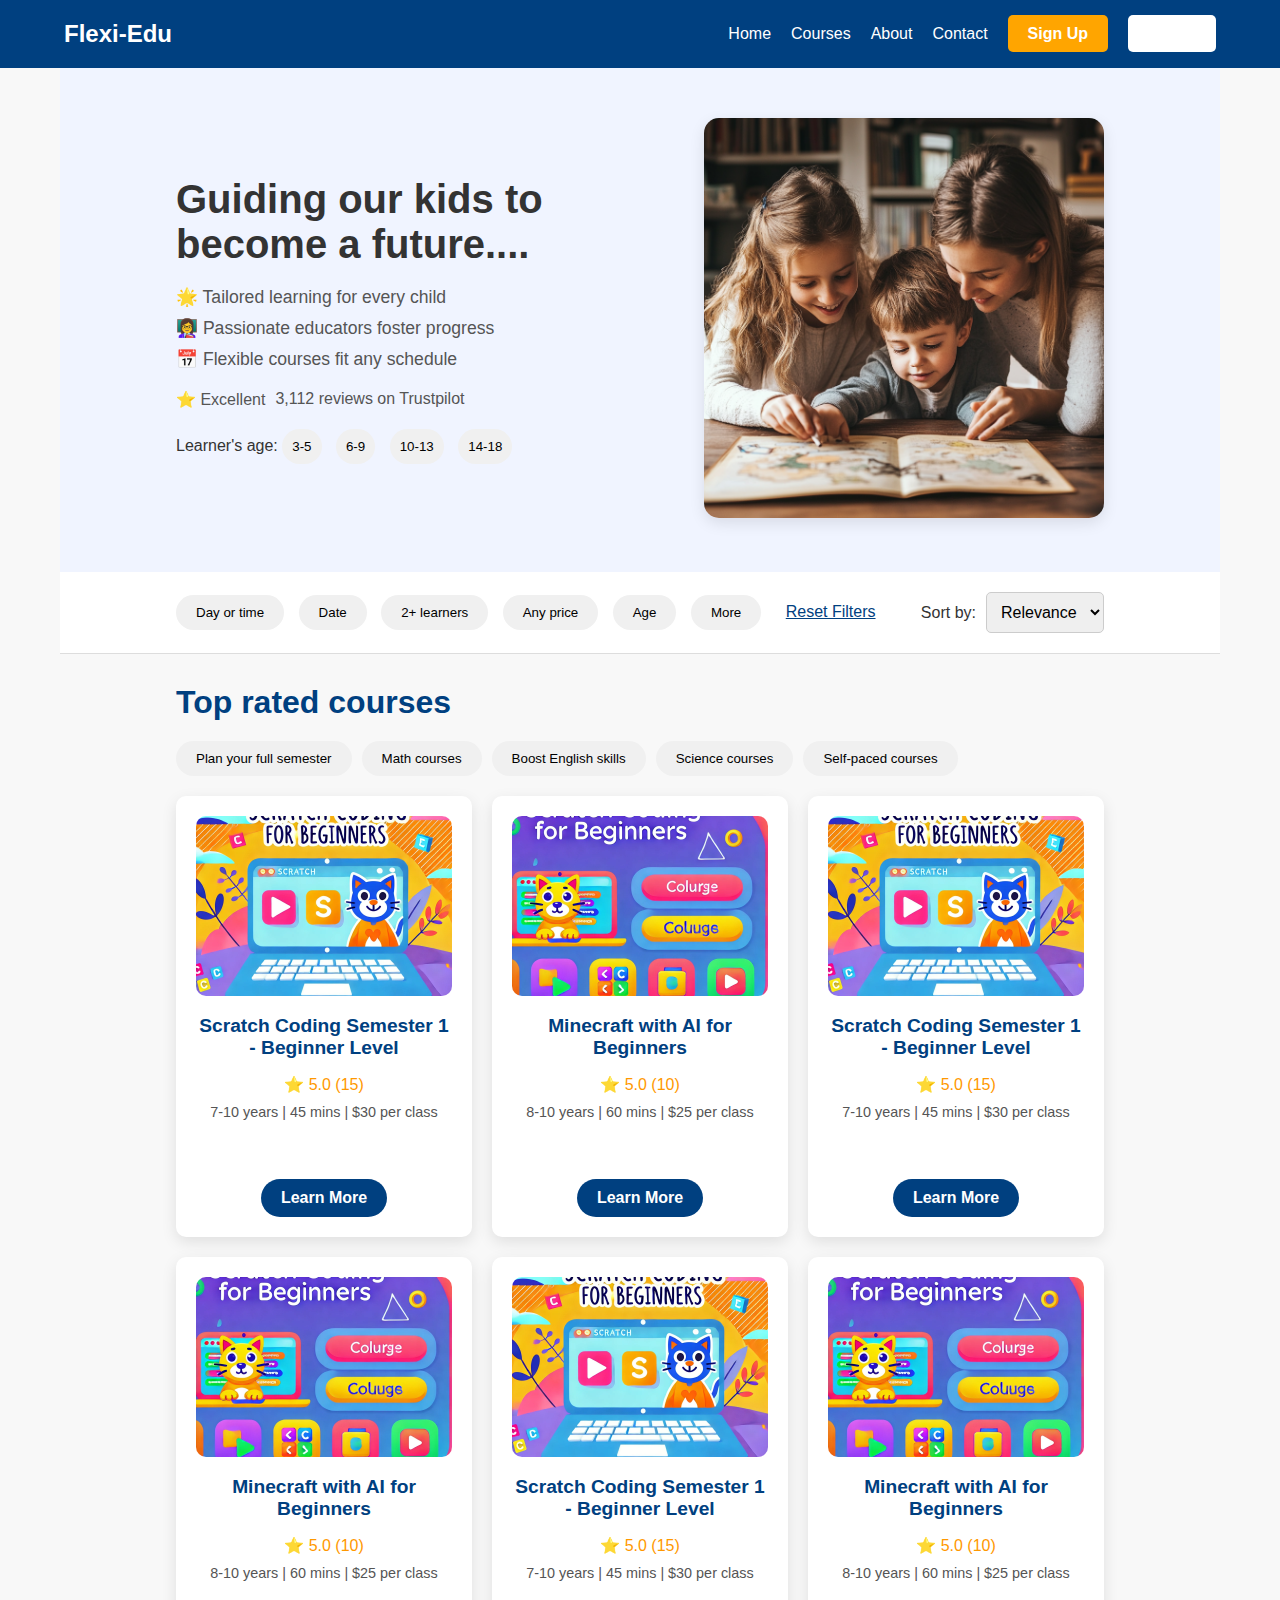
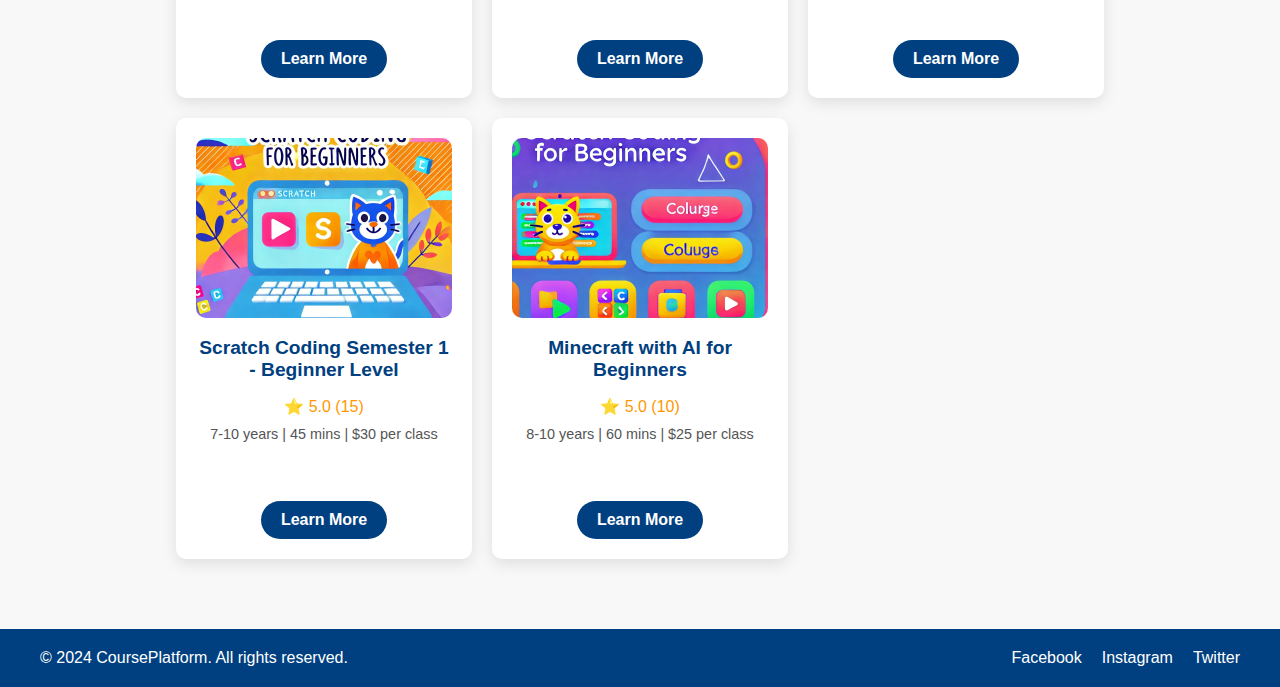
==== index.html @ b7289509 "Update index.html" ====
<!DOCTYPE html>
<html lang="en">
<head>
    <meta charset="UTF-8">
    <meta name="viewport" content="width=device-width, initial-scale=1.0">
    <title>Online Courses</title>
    <link rel="stylesheet" href="styles.css">
</head>
<body>
    <!-- Header Section -->
    <header>
        <nav>
            <div class="logo">Flexi-Edu</div>
            <ul class="nav-links">
                <li><a href="#">Home</a></li>
                <li><a href="#">Courses</a></li>
                <li><a href="#">About</a></li>
                <li><a href="#">Contact</a></li>
                <li><a href="#" class="btn primary-btn">Sign Up</a></li>
                <li><a href="#" class="btn secondary-btn">Log In</a></li>
            </ul>
        </nav>
    </header>
    <div class="container">
    <!-- Hero Section -->
    <section class="hero">
        <div class="hero-content">
            <h1>Guiding our kids to become a future....</h1>
            <ul class="highlights">
                <li>🌟 Tailored learning for every child</li>
                <li>👩‍🏫 Passionate educators foster progress</li>
                <li>📅 Flexible courses fit any schedule</li>
            </ul>
            <div class="ratings">
                <span>⭐ Excellent</span>
                <span>3,112 reviews on Trustpilot</span>
            </div>
            <div class="age-filter">
                <span>Learner's age: </span>
                <button>3-5</button>
                <button>6-9</button>
                <button>10-13</button>
                <button>14-18</button>
            </div>
        </div>
        <div class="hero-image">
            <img src="student.jpg" alt="Student learning">
        </div>
    </section>

    <!-- Filter Bar -->
    <section class="filter-bar">
        <div class="filters">
            <button>Day or time</button>
            <button>Date</button>
            <button>2+ learners</button>
            <button>Any price</button>
            <button>Age</button>
            <button>More</button>
            <a href="#" class="reset-filters">Reset Filters</a>
        </div>
        <div class="sort-by">
            <span>Sort by:</span>
            <select>
                <option value="relevance">Relevance</option>
                <option value="popularity">Popularity</option>
                <option value="rating">Rating</option>
            </select>
        </div>
    </section>

    <!-- Courses Section -->
    <section class="courses">
        <h2>Top rated courses</h2>
        <div class="tags">
            <button>Plan your full semester</button>
            <button>Math courses</button>
            <button>Boost English skills</button>
            <button>Science courses</button>
            <button>Self-paced courses</button>
        </div>
        <div class="course-grid">
            <div class="course-card">
                <img src="course1.jpg" alt="Course 1">
                <h3>Scratch Coding Semester 1 - Beginner Level</h3>
                <div class="rating">⭐ 5.0 (15)</div>
                <p>7-10 years | 45 mins | $30 per class</p>
                <a href="#" class="btn secondary-btn">Learn More</a>
            </div>
            <div class="course-card">
                <img src="course2.jpg" alt="Course 2">
                <h3>Minecraft with AI for Beginners</h3>
                <div class="rating">⭐ 5.0 (10)</div>
                <p>8-10 years | 60 mins | $25 per class</p>
                <a href="#" class="btn secondary-btn">Learn More</a>
            </div>
            <div class="course-card">
                <img src="course1.jpg" alt="Course 3">
                <h3>Scratch Coding Semester 1 - Beginner Level</h3>
                <div class="rating">⭐ 5.0 (15)</div>
                <p>7-10 years | 45 mins | $30 per class</p>
                <a href="#" class="btn secondary-btn">Learn More</a>
            </div>
            <div class="course-card">
                <img src="course2.jpg" alt="Course 2">
                <h3>Minecraft with AI for Beginners</h3>
                <div class="rating">⭐ 5.0 (10)</div>
                <p>8-10 years | 60 mins | $25 per class</p>
                <a href="#" class="btn secondary-btn">Learn More</a>
            </div>
            <div class="course-card">
                <img src="course1.jpg" alt="Course 1">
                <h3>Scratch Coding Semester 1 - Beginner Level</h3>
                <div class="rating">⭐ 5.0 (15)</div>
                <p>7-10 years | 45 mins | $30 per class</p>
                <a href="#" class="btn secondary-btn">Learn More</a>
            </div>
            <div class="course-card">
                <img src="course2.jpg" alt="Course 2">
                <h3>Minecraft with AI for Beginners</h3>
                <div class="rating">⭐ 5.0 (10)</div>
                <p>8-10 years | 60 mins | $25 per class</p>
                <a href="#" class="btn secondary-btn">Learn More</a>
            </div>
            <div class="course-card">
                <img src="course1.jpg" alt="Course 1">
                <h3>Scratch Coding Semester 1 - Beginner Level</h3>
                <div class="rating">⭐ 5.0 (15)</div>
                <p>7-10 years | 45 mins | $30 per class</p>
                <a href="#" class="btn secondary-btn">Learn More</a>
            </div>
            <div class="course-card">
                <img src="course2.jpg" alt="Course 2">
                <h3>Minecraft with AI for Beginners</h3>
                <div class="rating">⭐ 5.0 (10)</div>
                <p>8-10 years | 60 mins | $25 per class</p>
                <a href="#" class="btn secondary-btn">Learn More</a>
            </div>
            <!-- Additional course cards here -->
        </div>
    </section>
</div>
    <!-- Footer Section -->
    <footer>
        <div class="footer-content">
            <p>&copy; 2024 CoursePlatform. All rights reserved.</p>
            <ul class="social-links">
                <li><a href="#">Facebook</a></li>
                <li><a href="#">Instagram</a></li>
                <li><a href="#">Twitter</a></li>
            </ul>
        </div>
    </footer>
</body>
</html>
---- styles.css ----
/* Basic reset and styles */
* {
    margin: 0;
    padding: 0;
    box-sizing: border-box;
}

body {
    font-family: Arial, sans-serif;
    color: #333;
    background-color: #f8f8f8;
}

/* Header Styles */
header {
    background: #004080;
    padding: 20px 0;
    color: white;
}

nav {
    display: flex;
    justify-content: space-between;
    align-items: center;
    width: 90%;
    margin: 0 auto;
    max-width: 1200px;
}

.logo {
    font-size: 1.5em;
    font-weight: bold;
}

.nav-links {
    list-style: none;
    display: flex;
}

.nav-links li {
    margin-left: 20px;
}

.nav-links a {
    color: white;
    text-decoration: none;
    font-size: 1em;
}

.btn {
    padding: 10px 20px;
    text-decoration: none;
    border-radius: 5px;
    font-weight: bold;
}

.primary-btn {
    background-color: #ffa500;
    color: white;
}

.secondary-btn {
    background-color: white;
    color: #004080;
}

/* Main Section */
.container {
    max-width: 1200px; 
    margin: 0 auto;
    padding: 0 20px; 
}

/* Hero Section */
.hero {
    display: flex;
    align-items: center;
    justify-content: space-between;
    padding: 50px 10%;
    background-color: #f0f4ff;
}

.hero-content {
    flex: 2;
}

.hero h1 {
    font-size: 2.5em;
    margin-bottom: 20px;
}

.highlights {
    list-style: none;
    margin-bottom: 20px;
    font-size: 1.1em;
    color: #555;
}

.highlights li {
    margin-bottom: 10px;
}

.ratings {
    display: flex;
    align-items: center;
    gap: 10px;
    margin-bottom: 20px;
}

.ratings span {
    font-size: 1em;
    color: #555;
}

.age-filter {
    margin-top: 20px;
}

.age-filter button {
    background: #f0f0f0;
    border: none;
    padding: 10px;
    margin-right: 10px;
    border-radius: 20px;
    cursor: pointer;
    transition: background-color 0.3s ease;
}

.age-filter button:hover {
    background-color: #ddd;
}

.hero-image img {
    max-width: 400px;
    border-radius: 15px;
    object-fit: cover;
    box-shadow: 0 5px 15px rgba(0, 0, 0, 0.1);
}

/* Filter Bar */
.filter-bar {
    display: flex;
    justify-content: space-between;
    align-items: center;
    padding: 20px 10%;
    background-color: white;
    border-bottom: 1px solid #ddd;
}

.filters button {
    background: #f0f0f0;
    border: none;
    padding: 10px 20px;
    margin-right: 10px;
    border-radius: 20px;
    cursor: pointer;
    transition: background-color 0.3s ease;
}

.filters button:hover {
    background-color: #ddd;
}

.reset-filters {
    color: #004080;
    text-decoration: underline;
    margin-left: 10px;
    cursor: pointer;
}

.sort-by {
    display: flex;
    align-items: center;
}

.sort-by select {
    margin-left: 10px;
    padding: 10px;
    border-radius: 5px;
    border: 1px solid #ccc;
    font-size: 1em;
}

/* Courses Section */
.courses {
    padding: 30px 10%;
}

.courses h2 {
    font-size: 2em;
    margin-bottom: 20px;
    color: #004080;
}

.tags {
    display: flex;
    flex-wrap: wrap;
    gap: 10px;
    margin-bottom: 20px;
}

.tags button {
    background: #f0f0f0;
    border: none;
    padding: 10px 20px;
    border-radius: 20px;
    cursor: pointer;
    transition: background-color 0.3s ease;
}

.tags button:hover {
    background-color: #ddd;
}

.course-grid {
    display: grid;
    grid-template-columns: repeat(auto-fit, minmax(250px, 1fr));
    gap: 20px;
}

.course-card {
    background: white;
    padding: 20px;
    border-radius: 10px;
    box-shadow: 0 5px 15px rgba(0, 0, 0, 0.1);
    text-align: center;
    transition: transform 0.3s;
}

.course-card:hover {
    transform: translateY(-5px);
}

.course-card img {
    width: 100%;
    border-radius: 10px;
    margin-bottom: 15px;
    object-fit: cover;
    height: 180px;
}

.course-card h3 {
    font-size: 1.2em;
    margin-bottom: 10px;
    color: #004080;
    height: 50px;
    overflow: hidden;
}

.rating {
    font-size: 1em;
    color: #ff9800;
    margin-bottom: 10px;
}

.course-card p {
    font-size: 0.9em;
    color: #555;
    margin-bottom: 15px;
    height: 60px;
    overflow: hidden;
}

.course-card .btn.secondary-btn {
    display: inline-block;
    padding: 10px 20px;
    background-color: #004080;
    color: white;
    border-radius: 20px;
    text-decoration: none;
    transition: background-color 0.3s;
}

.course-card .btn.secondary-btn:hover {
    background-color: #003060;
}

/* Footer Styles */
footer {
    background: #004080;
    color: white;
    padding: 20px;
    text-align: center;
    margin-top: 40px;
}

.footer-content {
    display: flex;
    justify-content: space-between;
    align-items: center;
    max-width: 1200px;
    margin: 0 auto;
    max-width: 1200px;
}

.social-links {
    list-style: none;
    display: flex;
}

.social-links li {
    margin-left: 20px;
}

.social-links a {
    color: white;
    text-decoration: none;
}

.social-links a:hover {
    text-decoration: underline;
}

/* Responsive Design */
@media (max-width: 768px) {
    .hero {
        flex-direction: column;
        text-align: center;
    }

    .hero-image {
        margin-top: 20px;
    }

    .course-grid {
        grid-template-columns: 1fr;
    }

    .filter-bar {
        flex-direction: column;
        align-items: flex-start;
    }

    .sort-by {
        margin-top: 10px;
        align-self: flex-start;
    }
}
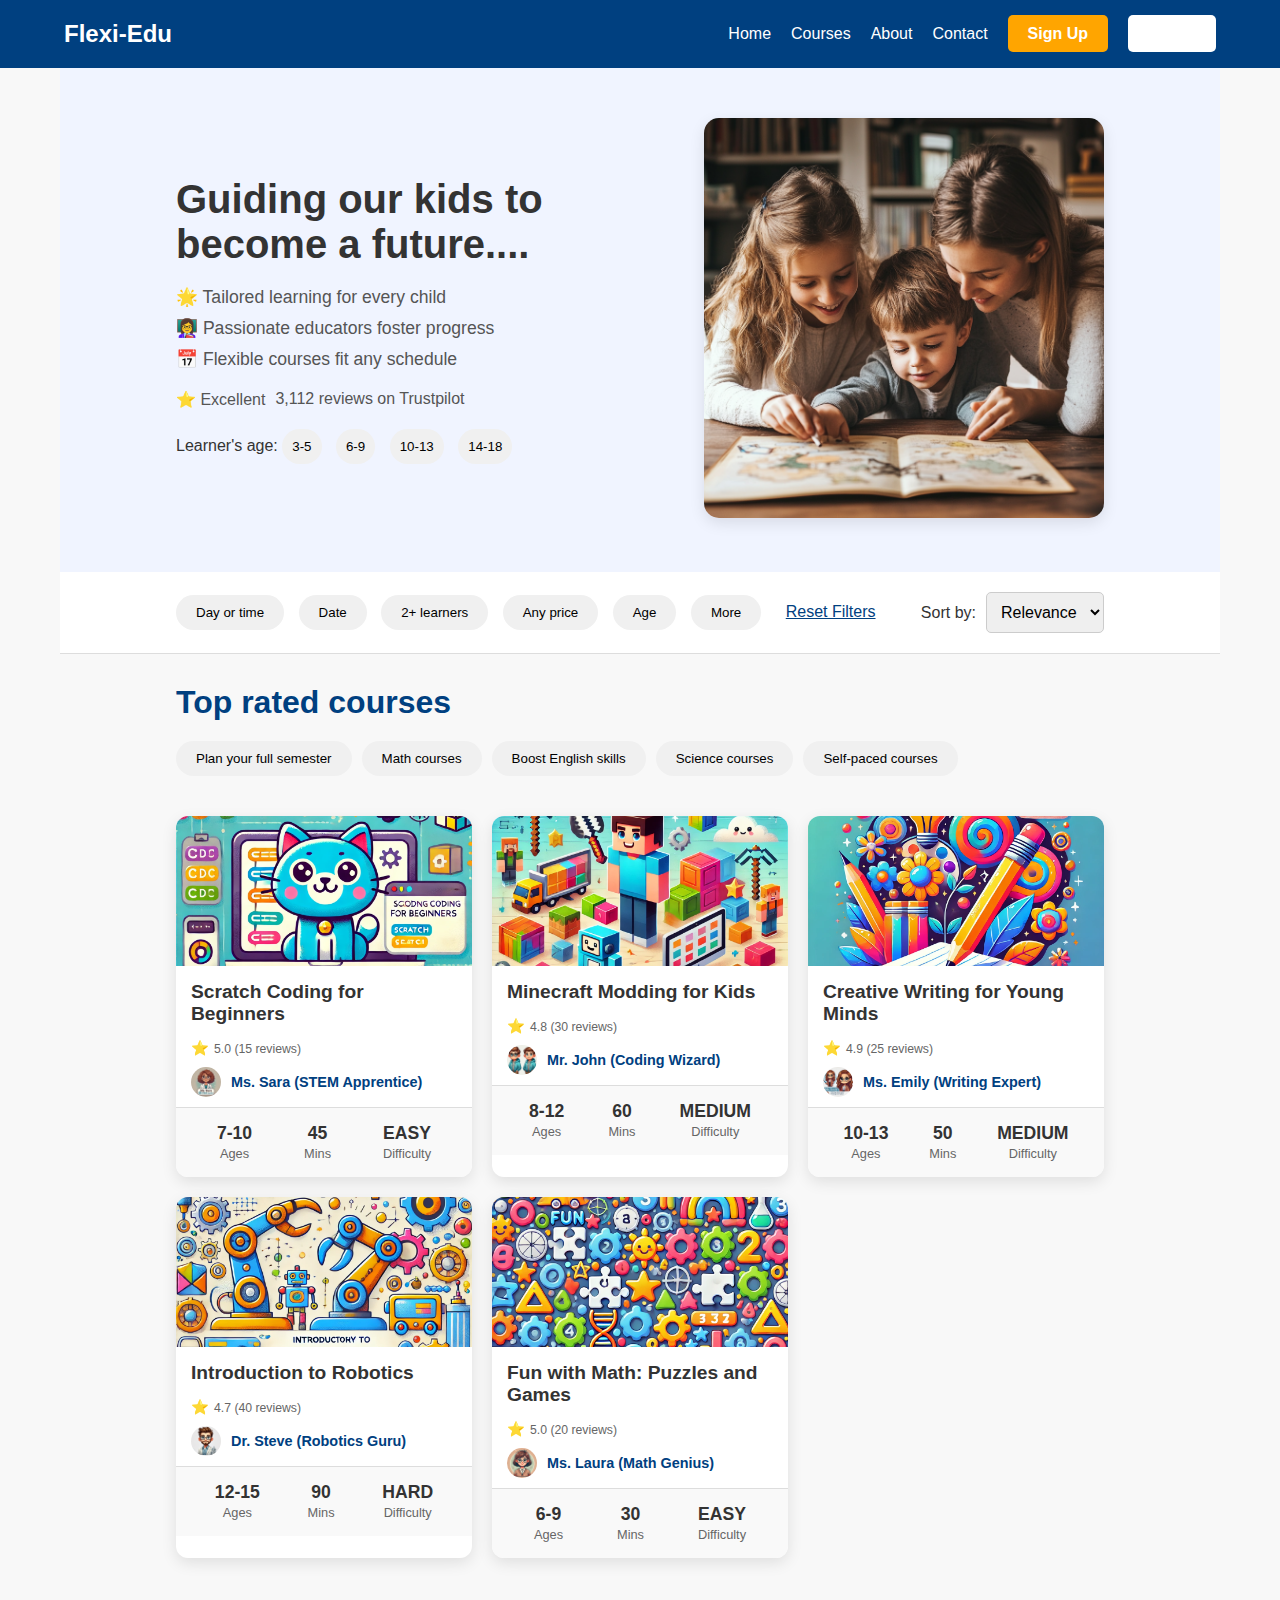
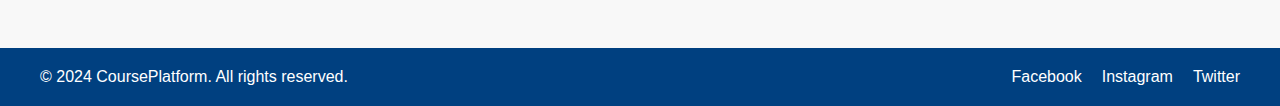
==== commit d386240b: "course cards changes" ====
--- a/index.html
+++ b/index.html
@@ -5,7 +5,6 @@
     <meta name="viewport" content="width=device-width, initial-scale=1.0">
     <title>Online Courses</title>
     <link rel="stylesheet" href="styles.css">
-</head>
 <body>
     <!-- Header Section -->
     <header>
@@ -80,64 +79,144 @@
             <button>Self-paced courses</button>
         </div>
         <div class="course-grid">
-            <div class="course-card">
-                <img src="course1.jpg" alt="Course 1">
-                <h3>Scratch Coding Semester 1 - Beginner Level</h3>
-                <div class="rating">⭐ 5.0 (15)</div>
-                <p>7-10 years | 45 mins | $30 per class</p>
-                <a href="#" class="btn secondary-btn">Learn More</a>
-            </div>
-            <div class="course-card">
-                <img src="course2.jpg" alt="Course 2">
-                <h3>Minecraft with AI for Beginners</h3>
-                <div class="rating">⭐ 5.0 (10)</div>
-                <p>8-10 years | 60 mins | $25 per class</p>
-                <a href="#" class="btn secondary-btn">Learn More</a>
-            </div>
-            <div class="course-card">
-                <img src="course1.jpg" alt="Course 3">
-                <h3>Scratch Coding Semester 1 - Beginner Level</h3>
-                <div class="rating">⭐ 5.0 (15)</div>
-                <p>7-10 years | 45 mins | $30 per class</p>
-                <a href="#" class="btn secondary-btn">Learn More</a>
-            </div>
-            <div class="course-card">
-                <img src="course2.jpg" alt="Course 2">
-                <h3>Minecraft with AI for Beginners</h3>
-                <div class="rating">⭐ 5.0 (10)</div>
-                <p>8-10 years | 60 mins | $25 per class</p>
-                <a href="#" class="btn secondary-btn">Learn More</a>
-            </div>
-            <div class="course-card">
-                <img src="course1.jpg" alt="Course 1">
-                <h3>Scratch Coding Semester 1 - Beginner Level</h3>
-                <div class="rating">⭐ 5.0 (15)</div>
-                <p>7-10 years | 45 mins | $30 per class</p>
-                <a href="#" class="btn secondary-btn">Learn More</a>
-            </div>
-            <div class="course-card">
-                <img src="course2.jpg" alt="Course 2">
-                <h3>Minecraft with AI for Beginners</h3>
-                <div class="rating">⭐ 5.0 (10)</div>
-                <p>8-10 years | 60 mins | $25 per class</p>
-                <a href="#" class="btn secondary-btn">Learn More</a>
-            </div>
-            <div class="course-card">
-                <img src="course1.jpg" alt="Course 1">
-                <h3>Scratch Coding Semester 1 - Beginner Level</h3>
-                <div class="rating">⭐ 5.0 (15)</div>
-                <p>7-10 years | 45 mins | $30 per class</p>
-                <a href="#" class="btn secondary-btn">Learn More</a>
-            </div>
-            <div class="course-card">
-                <img src="course2.jpg" alt="Course 2">
-                <h3>Minecraft with AI for Beginners</h3>
-                <div class="rating">⭐ 5.0 (10)</div>
-                <p>8-10 years | 60 mins | $25 per class</p>
-                <a href="#" class="btn secondary-btn">Learn More</a>
-            </div>
-            <!-- Additional course cards here -->
-        </div>
+    
+            <!-- Course 1 -->
+            <div class="course-card">
+                <img src="course1.jpg" alt="Course Thumbnail">
+                <h3>Scratch Coding for Beginners</h3>
+                <div class="rating">
+                    ⭐ <span>5.0 (15 reviews)</span>
+                </div>
+                <div class="vendor">
+                    <img src="instructor1.jpg" alt="Instructor Image">
+                    <a href="#">Ms. Sara (STEM Apprentice)</a>
+                </div>
+                <div class="course-info">
+                    <div>
+                        <span>7-10</span>
+                        <small>Ages</small>
+                    </div>
+                    <div>
+                        <span>45</span>
+                        <small>Mins</small>
+                    </div>
+                    <div>
+                        <span>EASY</span>
+                        <small>Difficulty</small>
+                    </div>
+                </div>
+            </div>
+        
+            <!-- Course 2 -->
+            <div class="course-card">
+                <img src="course2.jpg" alt="Course Thumbnail">
+                <h3>Minecraft Modding for Kids</h3>
+                <div class="rating">
+                    ⭐ <span>4.8 (30 reviews)</span>
+                </div>
+                <div class="vendor">
+                    <img src="instructor2.jpg" alt="Instructor Image">
+                    <a href="#">Mr. John (Coding Wizard)</a>
+                </div>
+                <div class="course-info">
+                    <div>
+                        <span>8-12</span>
+                        <small>Ages</small>
+                    </div>
+                    <div>
+                        <span>60</span>
+                        <small>Mins</small>
+                    </div>
+                    <div>
+                        <span>MEDIUM</span>
+                        <small>Difficulty</small>
+                    </div>
+                </div>
+            </div>
+        
+            <!-- Course 3 -->
+            <div class="course-card">
+                <img src="course3.jpg" alt="Course Thumbnail">
+                <h3>Creative Writing for Young Minds</h3>
+                <div class="rating">
+                    ⭐ <span>4.9 (25 reviews)</span>
+                </div>
+                <div class="vendor">
+                    <img src="instructor3.jpg" alt="Instructor Image">
+                    <a href="#">Ms. Emily (Writing Expert)</a>
+                </div>
+                <div class="course-info">
+                    <div>
+                        <span>10-13</span>
+                        <small>Ages</small>
+                    </div>
+                    <div>
+                        <span>50</span>
+                        <small>Mins</small>
+                    </div>
+                    <div>
+                        <span>MEDIUM</span>
+                        <small>Difficulty</small>
+                    </div>
+                </div>
+            </div>
+        
+            <!-- Course 4 -->
+            <div class="course-card">
+                <img src="course4.jpg" alt="Course Thumbnail">
+                <h3>Introduction to Robotics</h3>
+                <div class="rating">
+                    ⭐ <span>4.7 (40 reviews)</span>
+                </div>
+                <div class="vendor">
+                    <img src="instructor4.jpg" alt="Instructor Image">
+                    <a href="#">Dr. Steve (Robotics Guru)</a>
+                </div>
+                <div class="course-info">
+                    <div>
+                        <span>12-15</span>
+                        <small>Ages</small>
+                    </div>
+                    <div>
+                        <span>90</span>
+                        <small>Mins</small>
+                    </div>
+                    <div>
+                        <span>HARD</span>
+                        <small>Difficulty</small>
+                    </div>
+                </div>
+            </div>
+        
+            <!-- Course 5 -->
+            <div class="course-card">
+                <img src="course5.jpg" alt="Course Thumbnail">
+                <h3>Fun with Math: Puzzles and Games</h3>
+                <div class="rating">
+                    ⭐ <span>5.0 (20 reviews)</span>
+                </div>
+                <div class="vendor">
+                    <img src="instructor5.jpg" alt="Instructor Image">
+                    <a href="#">Ms. Laura (Math Genius)</a>
+                </div>
+                <div class="course-info">
+                    <div>
+                        <span>6-9</span>
+                        <small>Ages</small>
+                    </div>
+                    <div>
+                        <span>30</span>
+                        <small>Mins</small>
+                    </div>
+                    <div>
+                        <span>EASY</span>
+                        <small>Difficulty</small>
+                    </div>
+                </div>
+            </div>
+        
+        </div>
+        
     </section>
 </div>
     <!-- Footer Section -->
--- a/styles.css
+++ b/styles.css
@@ -182,6 +182,7 @@
 }
 
 /* Courses Section */
+
 .courses {
     padding: 30px 10%;
 }
@@ -216,64 +217,101 @@
     display: grid;
     grid-template-columns: repeat(auto-fit, minmax(250px, 1fr));
     gap: 20px;
+    padding: 20px 0;
 }
 
 .course-card {
     background: white;
-    padding: 20px;
-    border-radius: 10px;
+    border-radius: 12px;
     box-shadow: 0 5px 15px rgba(0, 0, 0, 0.1);
-    text-align: center;
-    transition: transform 0.3s;
+    overflow: hidden;
+    text-align: left;
+    display: flex;
+    flex-direction: column;
+    transition: transform 0.3s, box-shadow 0.3s;
+    cursor: pointer;
 }
 
 .course-card:hover {
     transform: translateY(-5px);
+    box-shadow: 0 10px 25px rgba(0, 0, 0, 0.15);
 }
 
 .course-card img {
     width: 100%;
-    border-radius: 10px;
-    margin-bottom: 15px;
+    height: 150px;
     object-fit: cover;
-    height: 180px;
 }
 
 .course-card h3 {
     font-size: 1.2em;
-    margin-bottom: 10px;
+    margin: 15px;
+    color: #333;
+    font-weight: bold;
+}
+
+.course-card .rating {
+    display: flex;
+    align-items: center;
+    color: #ff9800;
+    margin-left: 15px;
+    font-size: 0.9em;
+}
+
+.course-card .rating span {
+    margin-left: 5px;
+    color: #666;
+    font-size: 0.85em;
+}
+
+.course-card .vendor {
+    display: flex;
+    align-items: center;
+    margin: 10px 15px;
+}
+
+.course-card .vendor img {
+    border-radius: 50%;
+    width: 30px;
+    height: 30px;
+    margin-right: 10px;
+}
+
+.course-card .vendor a {
+    font-size: 0.9em;
     color: #004080;
-    height: 50px;
-    overflow: hidden;
-}
-
-.rating {
-    font-size: 1em;
-    color: #ff9800;
-    margin-bottom: 10px;
-}
-
-.course-card p {
-    font-size: 0.9em;
-    color: #555;
-    margin-bottom: 15px;
-    height: 60px;
-    overflow: hidden;
-}
-
-.course-card .btn.secondary-btn {
-    display: inline-block;
-    padding: 10px 20px;
-    background-color: #004080;
-    color: white;
-    border-radius: 20px;
+    font-weight: bold;
     text-decoration: none;
-    transition: background-color 0.3s;
-}
-
-.course-card .btn.secondary-btn:hover {
-    background-color: #003060;
-}
+}
+
+.course-card .vendor a:hover {
+    text-decoration: underline;
+}
+
+.course-card .course-info {
+    display: flex;
+    justify-content: space-around;
+    padding: 15px;
+    background-color: #f9f9f9;
+    border-top: 1px solid #ddd;
+}
+
+.course-card .course-info div {
+    text-align: center;
+}
+
+.course-card .course-info div span {
+    display: block;
+    font-size: 1.1em;
+    font-weight: bold;
+    color: #333;
+}
+
+.course-card .course-info div small {
+    font-size: 0.8em;
+    color: #666;
+}
+
 
 /* Footer Styles */
 footer {
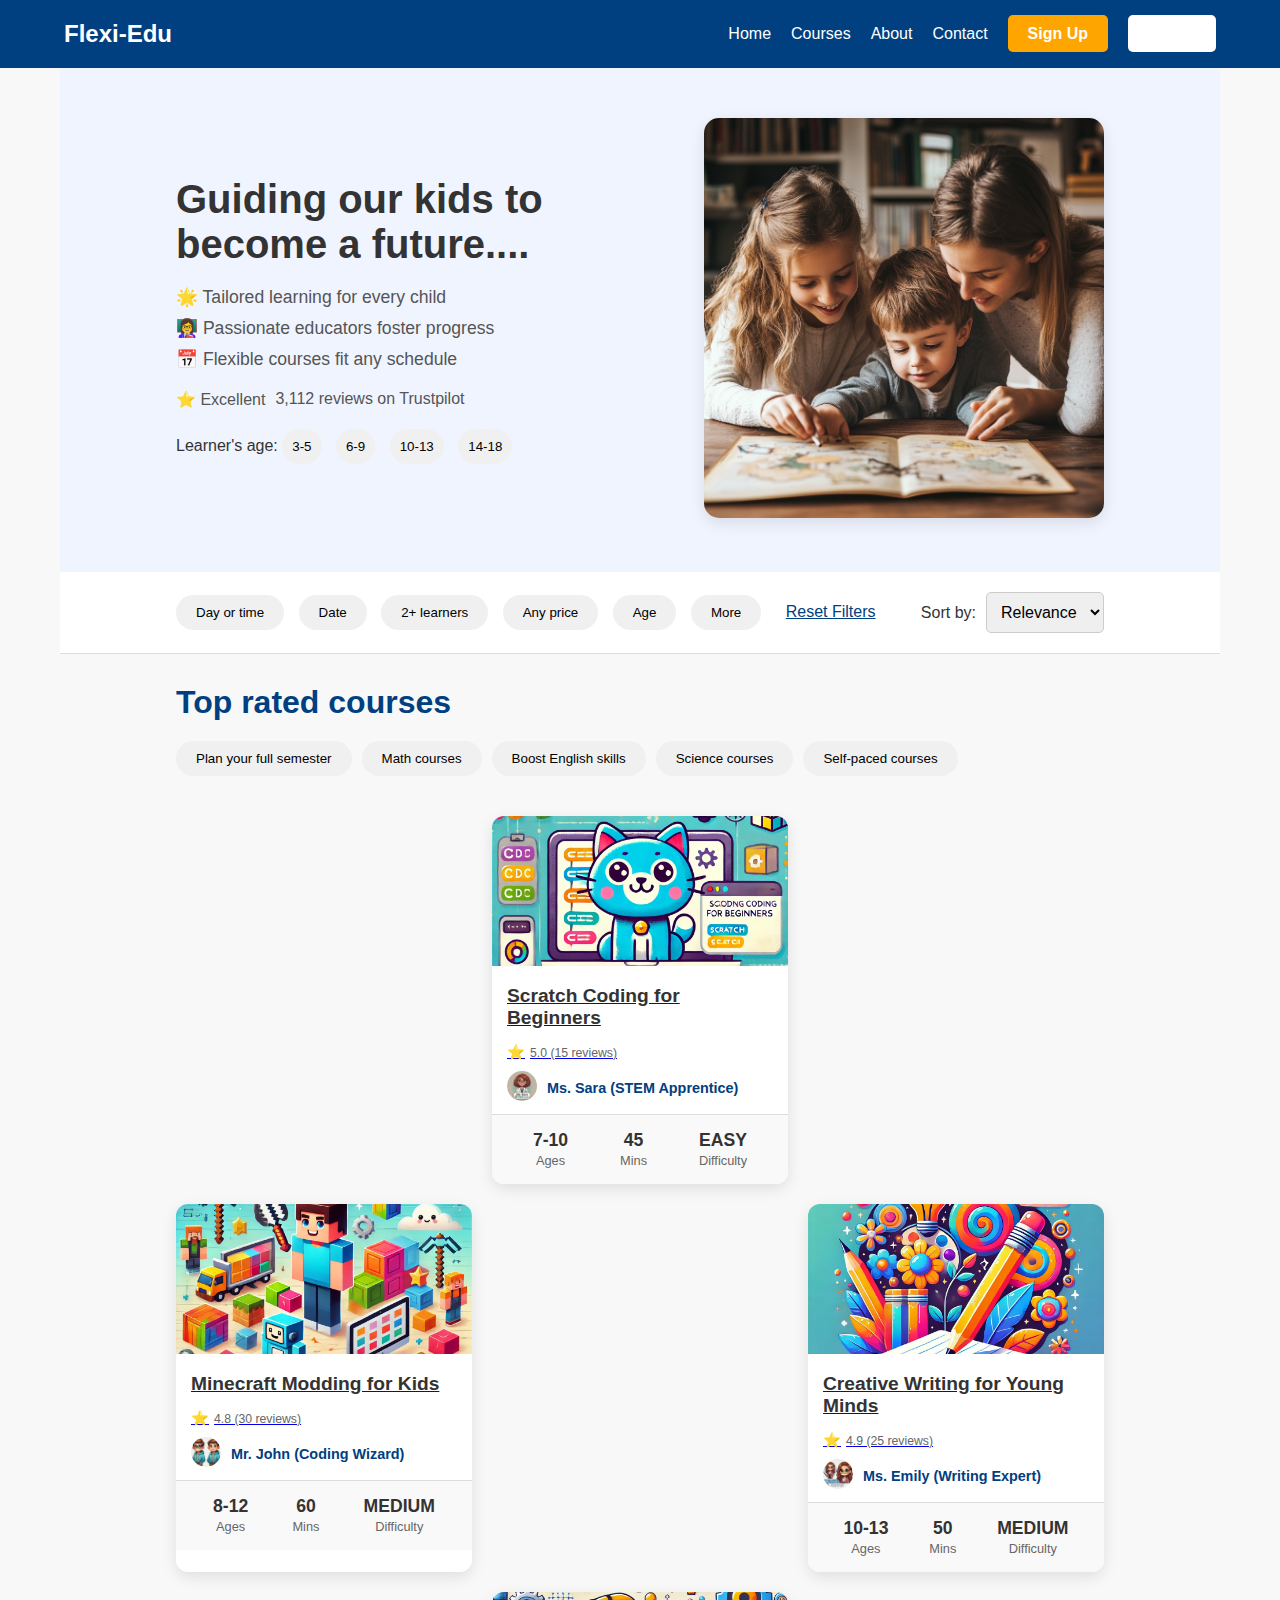
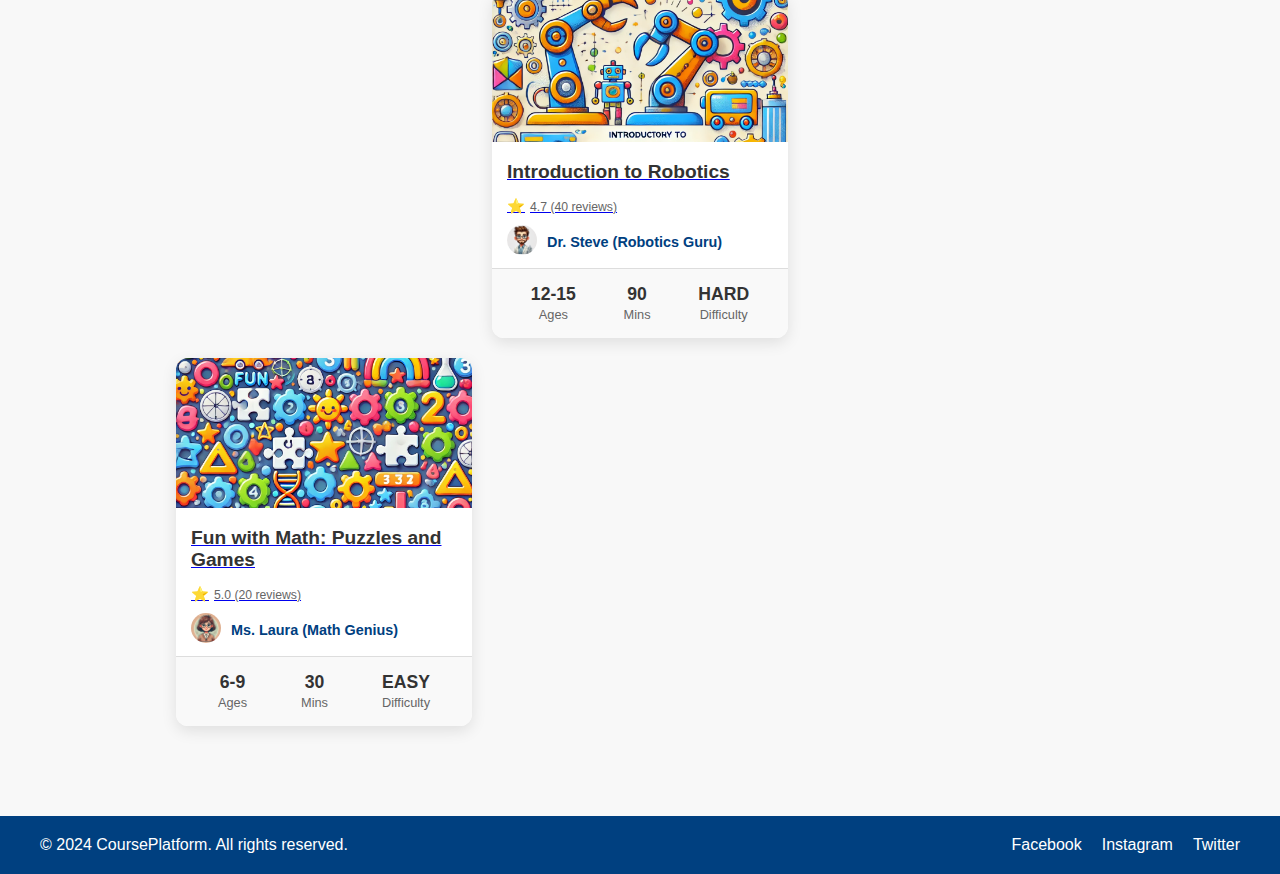
==== commit d7f46349: "added course details" ====
--- a/index.html
+++ b/index.html
@@ -81,7 +81,8 @@
         <div class="course-grid">
     
             <!-- Course 1 -->
-            <div class="course-card">
+            <a href="course-details.html" class="course-link">
+            <div class="course-card" >
                 <img src="course1.jpg" alt="Course Thumbnail">
                 <h3>Scratch Coding for Beginners</h3>
                 <div class="rating">
@@ -106,8 +107,9 @@
                     </div>
                 </div>
             </div>
-        
+            </a>
             <!-- Course 2 -->
+            <a href="course-details.html" class="course-link">
             <div class="course-card">
                 <img src="course2.jpg" alt="Course Thumbnail">
                 <h3>Minecraft Modding for Kids</h3>
@@ -132,9 +134,10 @@
                         <small>Difficulty</small>
                     </div>
                 </div>
-            </div>
+            </div></a>
         
             <!-- Course 3 -->
+            <a href="course-details.html" class="course-link">
             <div class="course-card">
                 <img src="course3.jpg" alt="Course Thumbnail">
                 <h3>Creative Writing for Young Minds</h3>
@@ -159,9 +162,10 @@
                         <small>Difficulty</small>
                     </div>
                 </div>
-            </div>
+            </div></a>
         
             <!-- Course 4 -->
+            <a href="course-details.html" class="course-link">
             <div class="course-card">
                 <img src="course4.jpg" alt="Course Thumbnail">
                 <h3>Introduction to Robotics</h3>
@@ -186,9 +190,10 @@
                         <small>Difficulty</small>
                     </div>
                 </div>
-            </div>
+            </div></a>
         
             <!-- Course 5 -->
+            <a href="course-details.html" class="course-link">
             <div class="course-card">
                 <img src="course5.jpg" alt="Course Thumbnail">
                 <h3>Fun with Math: Puzzles and Games</h3>
@@ -213,7 +218,7 @@
                         <small>Difficulty</small>
                     </div>
                 </div>
-            </div>
+            </div></a>
         
         </div>
         
--- a/styles.css
+++ b/styles.css
@@ -61,7 +61,7 @@
 
 .secondary-btn {
     background-color: white;
-    color: #004080;
+    color: #012850;
 }
 
 /* Main Section */
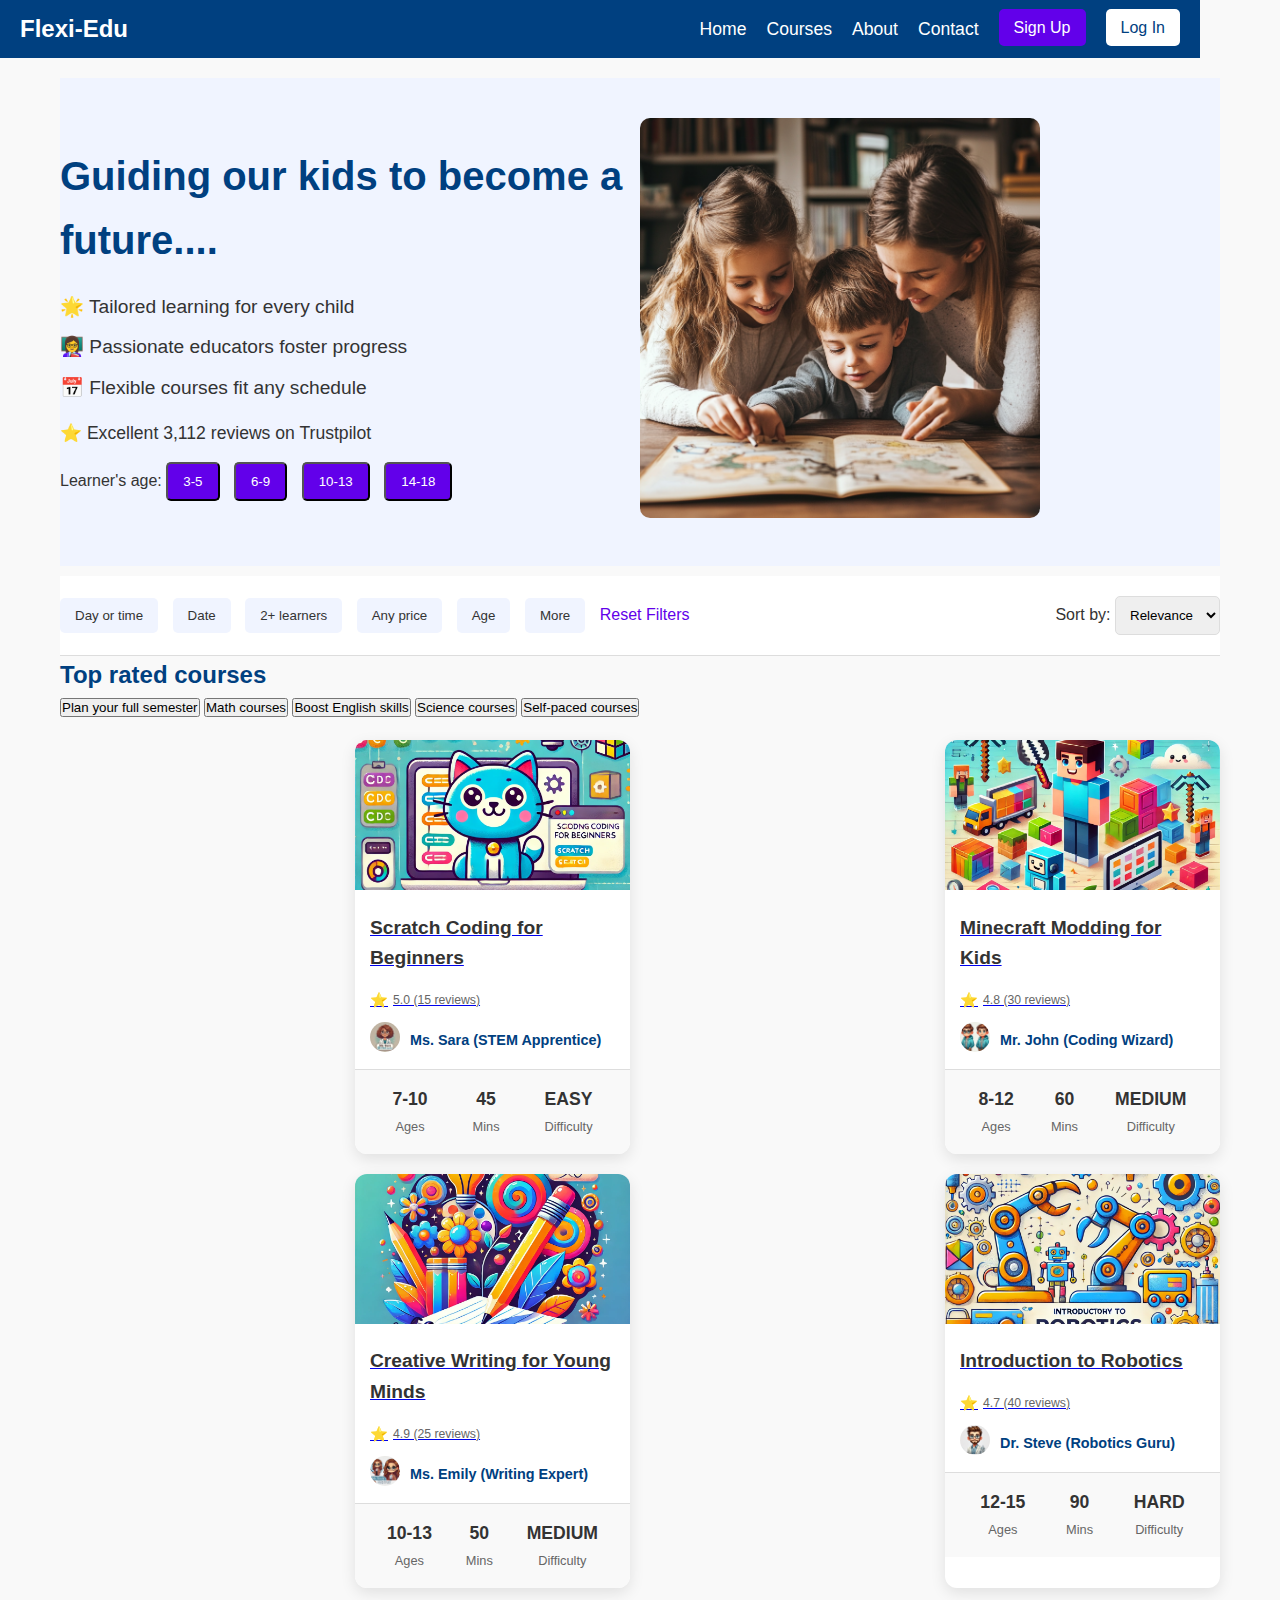
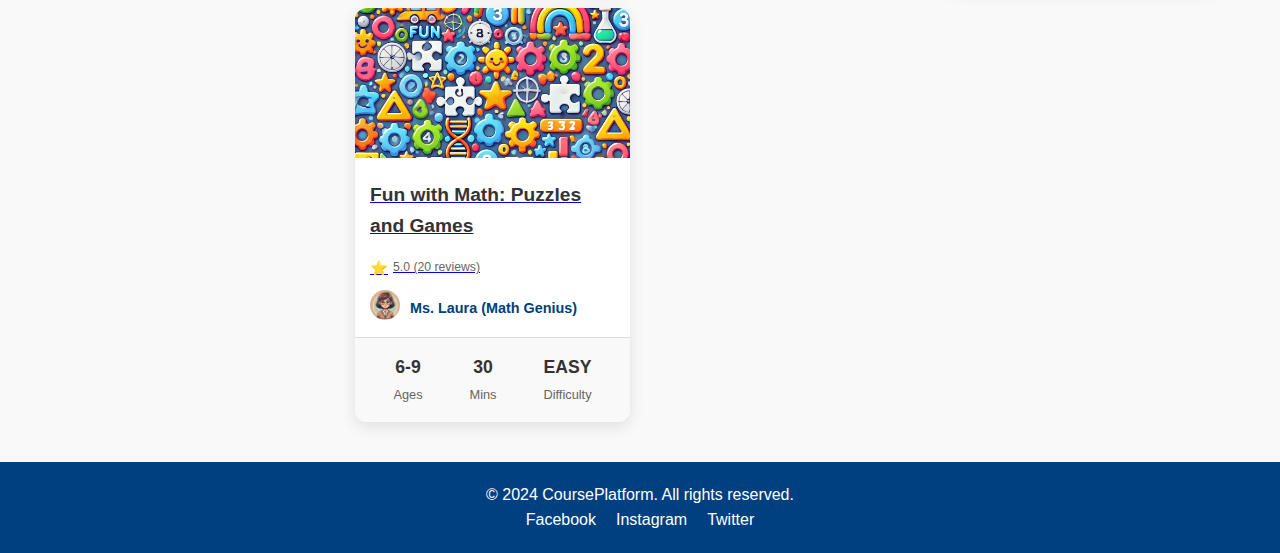
==== commit 5763d3a9: "matching css classes" ====
--- a/index.html
+++ b/index.html
@@ -20,7 +20,8 @@
             </ul>
         </nav>
     </header>
-    <div class="container">
+     <!-- Main Container -->
+    <div class="main-container">
     <!-- Hero Section -->
     <section class="hero">
         <div class="hero-content">
--- a/styles.css
+++ b/styles.css
@@ -1,4 +1,4 @@
-/* Basic reset and styles */
+/* General Styles */
 * {
     margin: 0;
     padding: 0;
@@ -7,134 +7,131 @@
 
 body {
     font-family: Arial, sans-serif;
+    line-height: 1.6;
+    background-color: #f9f9f9;
     color: #333;
-    background-color: #f8f8f8;
-}
-
-/* Header Styles */
-header {
-    background: #004080;
-    padding: 20px 0;
-    color: white;
-}
-
-nav {
+}
+
+.main-container {
+    max-width: 1200px;
+    margin: 0 auto;
+    padding: 20px;
+}
+
+h1, h2, h3 {
+    color: #004080;
+    font-weight: bold;
+}
+
+/* Navigation */
+header nav {
     display: flex;
     justify-content: space-between;
     align-items: center;
-    width: 90%;
-    margin: 0 auto;
+    background-color: #004080;
+    padding: 10px 20px;
     max-width: 1200px;
 }
 
-.logo {
+header nav .logo {
+    color: white;
     font-size: 1.5em;
     font-weight: bold;
 }
 
-.nav-links {
+header nav ul {
     list-style: none;
     display: flex;
-}
-
-.nav-links li {
-    margin-left: 20px;
-}
-
-.nav-links a {
+    gap: 20px;
+}
+
+header nav ul li a {
     color: white;
     text-decoration: none;
+    font-size: 1.1em;
+    transition: color 0.3s ease;
+}
+
+header nav ul li a:hover {
+    color: #ddd;
+}
+
+header .btn {
+    padding: 10px 15px;
+    border-radius: 5px;
     font-size: 1em;
 }
 
-.btn {
-    padding: 10px 20px;
-    text-decoration: none;
-    border-radius: 5px;
-    font-weight: bold;
-}
-
 .primary-btn {
-    background-color: #ffa500;
+    background-color: #6200ea;
     color: white;
 }
 
 .secondary-btn {
     background-color: white;
-    color: #012850;
-}
-
-/* Main Section */
-.container {
-    max-width: 1200px; 
-    margin: 0 auto;
-    padding: 0 20px; 
+    color: #004080;
+}
+
+.secondary-btn:hover {
+    background-color: #ddd;
 }
 
 /* Hero Section */
 .hero {
     display: flex;
-    align-items: center;
     justify-content: space-between;
-    padding: 50px 10%;
+    align-items: center;
+    padding: 40px 0;
     background-color: #f0f4ff;
 }
 
-.hero-content {
-    flex: 2;
-}
-
-.hero h1 {
+.hero .hero-content {
+    flex: 1;
+}
+
+.hero .hero-content h1 {
     font-size: 2.5em;
     margin-bottom: 20px;
-}
-
-.highlights {
+    color: #004080;
+}
+
+.hero .highlights {
     list-style: none;
-    margin-bottom: 20px;
+    margin-bottom: 15px;
+}
+
+.hero .highlights li {
+    font-size: 1.2em;
+    margin-bottom: 10px;
+}
+
+.hero .ratings {
     font-size: 1.1em;
-    color: #555;
-}
-
-.highlights li {
-    margin-bottom: 10px;
-}
-
-.ratings {
-    display: flex;
-    align-items: center;
-    gap: 10px;
-    margin-bottom: 20px;
-}
-
-.ratings span {
-    font-size: 1em;
-    color: #555;
-}
-
-.age-filter {
-    margin-top: 20px;
-}
-
-.age-filter button {
-    background: #f0f0f0;
-    border: none;
-    padding: 10px;
+    color: #333;
+    margin-bottom: 15px;
+}
+
+.hero .age-filter button {
+    background-color: #6200ea;
+    color: white;
+    padding: 10px 15px;
     margin-right: 10px;
-    border-radius: 20px;
+    border-radius: 5px;
     cursor: pointer;
-    transition: background-color 0.3s ease;
-}
-
-.age-filter button:hover {
-    background-color: #ddd;
-}
-
-.hero-image img {
+}
+
+.hero .age-filter button:hover {
+    background-color: #4500b5;
+}
+
+.hero .hero-image {
+    flex: 1;
+}
+
+.hero .hero-image img {
+    width: 100%;
     max-width: 400px;
-    border-radius: 15px;
-    object-fit: cover;
-    box-shadow: 0 5px 15px rgba(0, 0, 0, 0.1);
+    border-radius: 10px;
 }
 
 /* Filter Bar */
@@ -142,77 +139,38 @@
     display: flex;
     justify-content: space-between;
     align-items: center;
-    padding: 20px 10%;
-    background-color: white;
+    padding: 20px 0;
+    background-color: #fff;
+    margin-top: 10px;
     border-bottom: 1px solid #ddd;
 }
 
-.filters button {
-    background: #f0f0f0;
+.filter-bar .filters button {
+    background-color: #f0f4ff;
+    color: #333;
+    padding: 10px 15px;
     border: none;
-    padding: 10px 20px;
+    border-radius: 5px;
+    cursor: pointer;
     margin-right: 10px;
-    border-radius: 20px;
-    cursor: pointer;
-    transition: background-color 0.3s ease;
-}
-
-.filters button:hover {
-    background-color: #ddd;
-}
-
-.reset-filters {
-    color: #004080;
-    text-decoration: underline;
-    margin-left: 10px;
-    cursor: pointer;
-}
-
-.sort-by {
-    display: flex;
-    align-items: center;
+}
+
+.filter-bar .filters button:hover {
+    background-color: #d9e2f3;
+}
+
+.filter-bar .reset-filters {
+    color: #6200ea;
+    text-decoration: none;
 }
 
 .sort-by select {
-    margin-left: 10px;
     padding: 10px;
     border-radius: 5px;
-    border: 1px solid #ccc;
-    font-size: 1em;
-}
-
-/* Courses Section */
-
-.courses {
-    padding: 30px 10%;
-}
-
-.courses h2 {
-    font-size: 2em;
-    margin-bottom: 20px;
-    color: #004080;
-}
-
-.tags {
-    display: flex;
-    flex-wrap: wrap;
-    gap: 10px;
-    margin-bottom: 20px;
-}
-
-.tags button {
-    background: #f0f0f0;
-    border: none;
-    padding: 10px 20px;
-    border-radius: 20px;
-    cursor: pointer;
-    transition: background-color 0.3s ease;
-}
-
-.tags button:hover {
-    background-color: #ddd;
-}
-
+    border: 1px solid #ddd;
+}
+
+/* Course List View */
 .course-grid {
     display: grid;
     grid-template-columns: repeat(auto-fit, minmax(250px, 1fr));
@@ -250,20 +208,6 @@
     font-weight: bold;
 }
 
-.course-card .rating {
-    display: flex;
-    align-items: center;
-    color: #ff9800;
-    margin-left: 15px;
-    font-size: 0.9em;
-}
-
-.course-card .rating span {
-    margin-left: 5px;
-    color: #666;
-    font-size: 0.85em;
-}
-
 .course-card .vendor {
     display: flex;
     align-items: center;
@@ -312,65 +256,186 @@
     color: #666;
 }
 
-
-/* Footer Styles */
+.course-card .rating {
+    display: flex;
+    align-items: center;
+    color: #ff9800;
+    margin-left: 15px;
+    font-size: 0.9em;
+}
+
+.course-card .rating span {
+    margin-left: 5px;
+    color: #666;
+    font-size: 0.85em;
+}
+
+/* Course Details View */
+/* Hero Section */
+.course-hero {
+    display: flex;
+    padding: 30px 0;
+}
+
+.course-hero-image {
+    flex: 1;
+    max-width: 50%;
+}
+
+.course-hero-image img {
+    width: 100%;
+    border-radius: 10px;
+}
+
+.course-hero-info {
+    flex: 2;
+    padding-left: 30px;
+    display: flex;
+    flex-direction: column;
+    justify-content: center;
+}
+
+.course-summary {
+    display: flex;
+    gap: 10px;
+    font-size: 1.1em;
+    margin: 15px 0;
+    color: #666;
+}
+
+/* CTA Panel (Sticky) */
+.cta-panel {
+    position: sticky;
+    top: 20px;
+    background-color: white;
+    padding: 20px;
+    border-radius: 10px;
+    box-shadow: 0 0 10px rgba(0, 0, 0, 0.1);
+    max-width: 300px;
+    z-index: 10;
+}
+
+.cta-btn, .see-times-btn {
+    background-color: #004080;
+    color: white;
+    padding: 15px 30px;
+    border: none;
+    border-radius: 5px;
+    cursor: pointer;
+    font-size: 1.2em;
+    margin-top: 20px;
+    transition: background-color 0.3s;
+}
+
+.cta-btn:hover, .see-times-btn:hover {
+    background-color: #002f60;
+}
+
+.see-times-btn {
+    background-color: #6200ea;
+}
+
+/* Tab Navigation */
+.tab-nav {
+    position: sticky;
+    top: 0;
+    background-color: white;
+    padding: 10px 0;
+    border-bottom: 1px solid #ddd;
+    z-index: 100;
+}
+
+.tab-nav ul {
+    list-style: none;
+    display: flex;
+    justify-content: space-around;
+}
+
+.tab-nav ul li a {
+    color: #004080;
+    font-weight: bold;
+    padding: 10px 20px;
+    text-decoration: none;
+    transition: color 0.3s ease;
+}
+
+.tab-nav ul li a:hover {
+    color: #002f60;
+}
+
+/* Course Sections */
+.course-section {
+    background-color: white;
+    padding: 30px;
+    border-radius: 10px;
+    margin: 20px 0;
+    box-shadow: 0 0 10px rgba(0, 0, 0, 0.1);
+}
+
+.course-section h2 {
+    margin-bottom: 20px;
+}
+
+.course-section ul {
+    list-style: none;
+    padding-left: 0;
+}
+
+.course-section ul li {
+    margin-bottom: 10px;
+}
+
+.course-section table {
+    width: 100%;
+    border-collapse: collapse;
+}
+
+.course-section table th, table td {
+    padding: 10px;
+    border-bottom: 1px solid #ddd;
+}
+
+/* Instructor Section */
+.instructor-profile {
+    display: flex;
+    gap: 20px;
+    align-items: center;
+}
+
+.instructor-profile img {
+    border-radius: 50%;
+    width: 100px;
+    height: 100px;
+}
+
+/* Review Section */
+.review {
+    background-color: #f0f4ff;
+    padding: 15px;
+    border-radius: 5px;
+    margin-bottom: 15px;
+}
+
+.review p {
+    margin-bottom: 10px;
+}
+
+/* Footer Section */
 footer {
-    background: #004080;
-    color: white;
-    padding: 20px;
+    background-color: #004080;
+    color: white;
+    padding: 20px 0;
     text-align: center;
-    margin-top: 40px;
-}
-
-.footer-content {
-    display: flex;
-    justify-content: space-between;
-    align-items: center;
-    max-width: 1200px;
-    margin: 0 auto;
-    max-width: 1200px;
-}
-
-.social-links {
+}
+
+footer ul {
     list-style: none;
     display: flex;
-}
-
-.social-links li {
-    margin-left: 20px;
-}
-
-.social-links a {
+    justify-content: center;
+    gap: 20px;
+}
+
+footer ul li a {
     color: white;
     text-decoration: none;
 }
-
-.social-links a:hover {
-    text-decoration: underline;
-}
-
-/* Responsive Design */
-@media (max-width: 768px) {
-    .hero {
-        flex-direction: column;
-        text-align: center;
-    }
-
-    .hero-image {
-        margin-top: 20px;
-    }
-
-    .course-grid {
-        grid-template-columns: 1fr;
-    }
-
-    .filter-bar {
-        flex-direction: column;
-        align-items: flex-start;
-    }
-
-    .sort-by {
-        margin-top: 10px;
-        align-self: flex-start;
-    }
-}
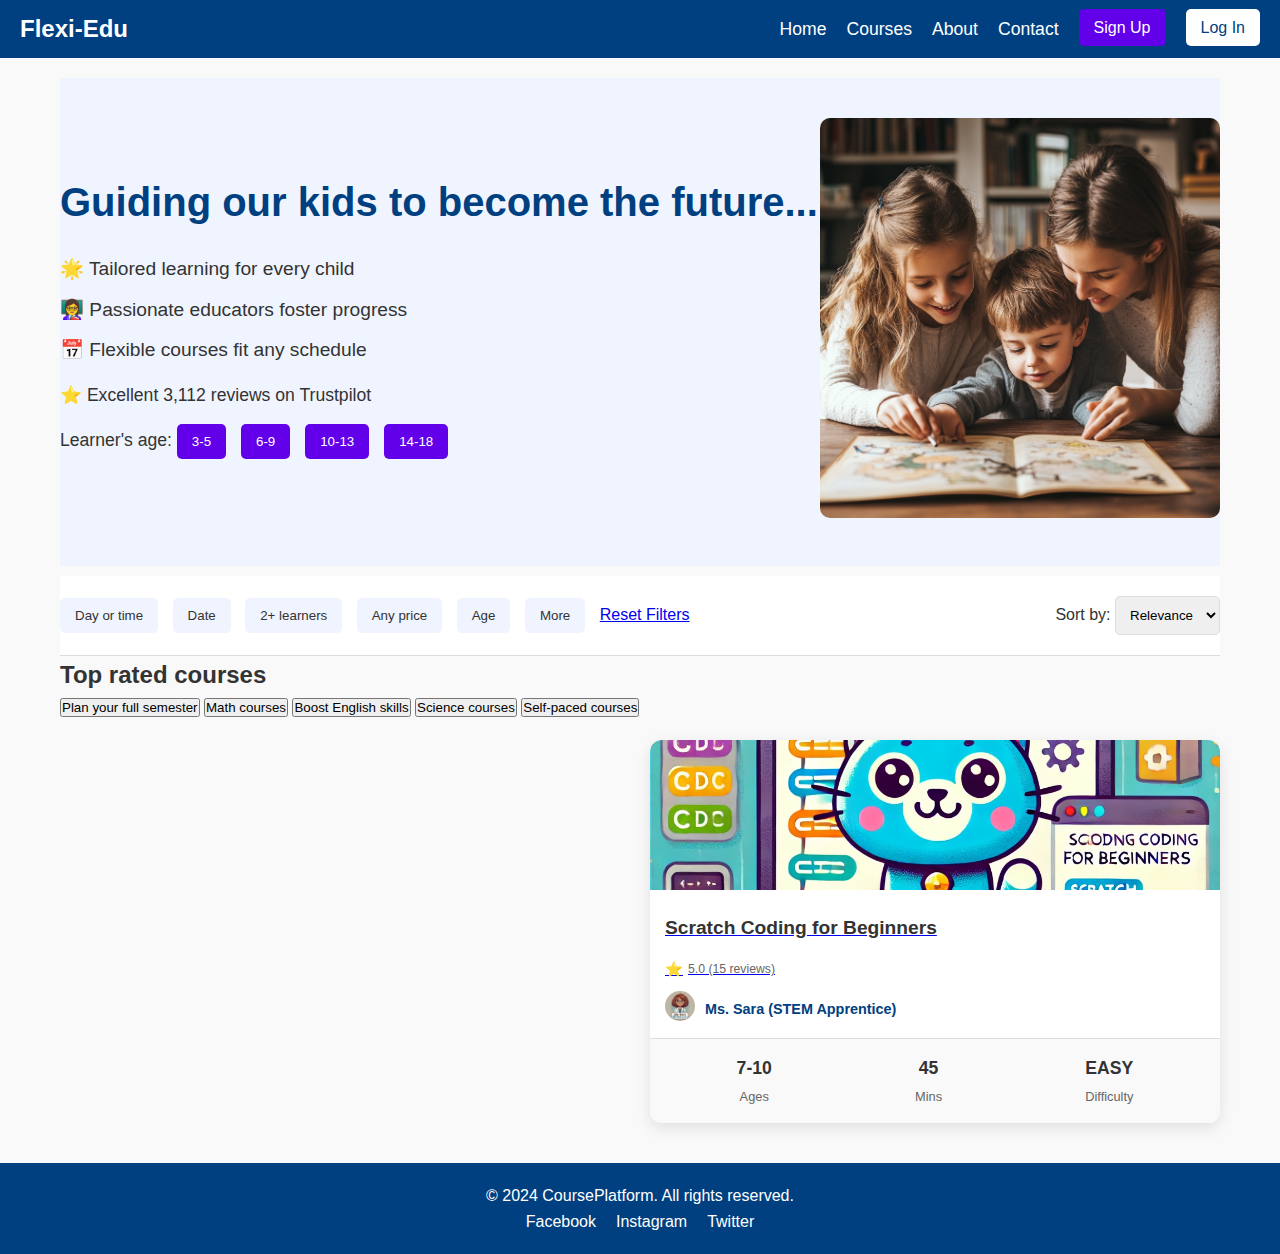
==== commit bcf2773e: "redo html and css alignment" ====
--- a/index.html
+++ b/index.html
@@ -5,6 +5,7 @@
     <meta name="viewport" content="width=device-width, initial-scale=1.0">
     <title>Online Courses</title>
     <link rel="stylesheet" href="styles.css">
+</head>
 <body>
     <!-- Header Section -->
     <header>
@@ -20,211 +21,99 @@
             </ul>
         </nav>
     </header>
-     <!-- Main Container -->
+
     <div class="main-container">
-    <!-- Hero Section -->
-    <section class="hero">
-        <div class="hero-content">
-            <h1>Guiding our kids to become a future....</h1>
-            <ul class="highlights">
-                <li>🌟 Tailored learning for every child</li>
-                <li>👩‍🏫 Passionate educators foster progress</li>
-                <li>📅 Flexible courses fit any schedule</li>
-            </ul>
-            <div class="ratings">
-                <span>⭐ Excellent</span>
-                <span>3,112 reviews on Trustpilot</span>
-            </div>
-            <div class="age-filter">
-                <span>Learner's age: </span>
-                <button>3-5</button>
-                <button>6-9</button>
-                <button>10-13</button>
-                <button>14-18</button>
-            </div>
-        </div>
-        <div class="hero-image">
-            <img src="student.jpg" alt="Student learning">
-        </div>
-    </section>
-
-    <!-- Filter Bar -->
-    <section class="filter-bar">
-        <div class="filters">
-            <button>Day or time</button>
-            <button>Date</button>
-            <button>2+ learners</button>
-            <button>Any price</button>
-            <button>Age</button>
-            <button>More</button>
-            <a href="#" class="reset-filters">Reset Filters</a>
-        </div>
-        <div class="sort-by">
-            <span>Sort by:</span>
-            <select>
-                <option value="relevance">Relevance</option>
-                <option value="popularity">Popularity</option>
-                <option value="rating">Rating</option>
-            </select>
-        </div>
-    </section>
-
-    <!-- Courses Section -->
-    <section class="courses">
-        <h2>Top rated courses</h2>
-        <div class="tags">
-            <button>Plan your full semester</button>
-            <button>Math courses</button>
-            <button>Boost English skills</button>
-            <button>Science courses</button>
-            <button>Self-paced courses</button>
-        </div>
-        <div class="course-grid">
-    
-            <!-- Course 1 -->
-            <a href="course-details.html" class="course-link">
-            <div class="course-card" >
-                <img src="course1.jpg" alt="Course Thumbnail">
-                <h3>Scratch Coding for Beginners</h3>
-                <div class="rating">
-                    ⭐ <span>5.0 (15 reviews)</span>
+        <!-- Hero Section -->
+        <section class="hero">
+            <div class="hero-content">
+                <h1>Guiding our kids to become the future...</h1>
+                <ul class="highlights">
+                    <li>🌟 Tailored learning for every child</li>
+                    <li>👩‍🏫 Passionate educators foster progress</li>
+                    <li>📅 Flexible courses fit any schedule</li>
+                </ul>
+                <div class="ratings">
+                    <span>⭐ Excellent</span>
+                    <span>3,112 reviews on Trustpilot</span>
                 </div>
-                <div class="vendor">
-                    <img src="instructor1.jpg" alt="Instructor Image">
-                    <a href="#">Ms. Sara (STEM Apprentice)</a>
-                </div>
-                <div class="course-info">
-                    <div>
-                        <span>7-10</span>
-                        <small>Ages</small>
-                    </div>
-                    <div>
-                        <span>45</span>
-                        <small>Mins</small>
-                    </div>
-                    <div>
-                        <span>EASY</span>
-                        <small>Difficulty</small>
-                    </div>
+                <div class="age-filter">
+                    <span>Learner's age: </span>
+                    <button>3-5</button>
+                    <button>6-9</button>
+                    <button>10-13</button>
+                    <button>14-18</button>
                 </div>
             </div>
-            </a>
-            <!-- Course 2 -->
-            <a href="course-details.html" class="course-link">
-            <div class="course-card">
-                <img src="course2.jpg" alt="Course Thumbnail">
-                <h3>Minecraft Modding for Kids</h3>
-                <div class="rating">
-                    ⭐ <span>4.8 (30 reviews)</span>
-                </div>
-                <div class="vendor">
-                    <img src="instructor2.jpg" alt="Instructor Image">
-                    <a href="#">Mr. John (Coding Wizard)</a>
-                </div>
-                <div class="course-info">
-                    <div>
-                        <span>8-12</span>
-                        <small>Ages</small>
+            <div class="hero-image">
+                <img src="student.jpg" alt="Student learning">
+            </div>
+        </section>
+
+        <!-- Filter Bar -->
+        <section class="filter-bar">
+            <div class="filters">
+                <button>Day or time</button>
+                <button>Date</button>
+                <button>2+ learners</button>
+                <button>Any price</button>
+                <button>Age</button>
+                <button>More</button>
+                <a href="#" class="reset-filters">Reset Filters</a>
+            </div>
+            <div class="sort-by">
+                <span>Sort by:</span>
+                <select>
+                    <option value="relevance">Relevance</option>
+                    <option value="popularity">Popularity</option>
+                    <option value="rating">Rating</option>
+                </select>
+            </div>
+        </section>
+
+        <!-- Courses Section -->
+        <section class="courses">
+            <h2>Top rated courses</h2>
+            <div class="tags">
+                <button>Plan your full semester</button>
+                <button>Math courses</button>
+                <button>Boost English skills</button>
+                <button>Science courses</button>
+                <button>Self-paced courses</button>
+            </div>
+            <div class="course-grid">
+                <!-- Course 1 -->
+                <a href="course-details.html" class="course-link">
+                    <div class="course-card">
+                        <img src="course1.jpg" alt="Course Thumbnail">
+                        <h3>Scratch Coding for Beginners</h3>
+                        <div class="rating">
+                            ⭐ <span>5.0 (15 reviews)</span>
+                        </div>
+                        <div class="vendor">
+                            <img src="instructor1.jpg" alt="Instructor Image">
+                            <a href="#">Ms. Sara (STEM Apprentice)</a>
+                        </div>
+                        <div class="course-info">
+                            <div>
+                                <span>7-10</span>
+                                <small>Ages</small>
+                            </div>
+                            <div>
+                                <span>45</span>
+                                <small>Mins</small>
+                            </div>
+                            <div>
+                                <span>EASY</span>
+                                <small>Difficulty</small>
+                            </div>
+                        </div>
                     </div>
-                    <div>
-                        <span>60</span>
-                        <small>Mins</small>
-                    </div>
-                    <div>
-                        <span>MEDIUM</span>
-                        <small>Difficulty</small>
-                    </div>
-                </div>
-            </div></a>
-        
-            <!-- Course 3 -->
-            <a href="course-details.html" class="course-link">
-            <div class="course-card">
-                <img src="course3.jpg" alt="Course Thumbnail">
-                <h3>Creative Writing for Young Minds</h3>
-                <div class="rating">
-                    ⭐ <span>4.9 (25 reviews)</span>
-                </div>
-                <div class="vendor">
-                    <img src="instructor3.jpg" alt="Instructor Image">
-                    <a href="#">Ms. Emily (Writing Expert)</a>
-                </div>
-                <div class="course-info">
-                    <div>
-                        <span>10-13</span>
-                        <small>Ages</small>
-                    </div>
-                    <div>
-                        <span>50</span>
-                        <small>Mins</small>
-                    </div>
-                    <div>
-                        <span>MEDIUM</span>
-                        <small>Difficulty</small>
-                    </div>
-                </div>
-            </div></a>
-        
-            <!-- Course 4 -->
-            <a href="course-details.html" class="course-link">
-            <div class="course-card">
-                <img src="course4.jpg" alt="Course Thumbnail">
-                <h3>Introduction to Robotics</h3>
-                <div class="rating">
-                    ⭐ <span>4.7 (40 reviews)</span>
-                </div>
-                <div class="vendor">
-                    <img src="instructor4.jpg" alt="Instructor Image">
-                    <a href="#">Dr. Steve (Robotics Guru)</a>
-                </div>
-                <div class="course-info">
-                    <div>
-                        <span>12-15</span>
-                        <small>Ages</small>
-                    </div>
-                    <div>
-                        <span>90</span>
-                        <small>Mins</small>
-                    </div>
-                    <div>
-                        <span>HARD</span>
-                        <small>Difficulty</small>
-                    </div>
-                </div>
-            </div></a>
-        
-            <!-- Course 5 -->
-            <a href="course-details.html" class="course-link">
-            <div class="course-card">
-                <img src="course5.jpg" alt="Course Thumbnail">
-                <h3>Fun with Math: Puzzles and Games</h3>
-                <div class="rating">
-                    ⭐ <span>5.0 (20 reviews)</span>
-                </div>
-                <div class="vendor">
-                    <img src="instructor5.jpg" alt="Instructor Image">
-                    <a href="#">Ms. Laura (Math Genius)</a>
-                </div>
-                <div class="course-info">
-                    <div>
-                        <span>6-9</span>
-                        <small>Ages</small>
-                    </div>
-                    <div>
-                        <span>30</span>
-                        <small>Mins</small>
-                    </div>
-                    <div>
-                        <span>EASY</span>
-                        <small>Difficulty</small>
-                    </div>
-                </div>
-            </div></a>
-        
-        </div>
-        
-    </section>
-</div>
+                </a>
+                <!-- Add other course cards similarly -->
+            </div>
+        </section>
+    </div>
+
     <!-- Footer Section -->
     <footer>
         <div class="footer-content">
--- a/styles.css
+++ b/styles.css
@@ -18,19 +18,13 @@
     padding: 20px;
 }
 
-h1, h2, h3 {
-    color: #004080;
-    font-weight: bold;
-}
-
-/* Navigation */
+/* Header Section */
 header nav {
     display: flex;
     justify-content: space-between;
     align-items: center;
     background-color: #004080;
     padding: 10px 20px;
-    max-width: 1200px;
 }
 
 header nav .logo {
@@ -77,7 +71,7 @@
 }
 
 /* Hero Section */
-.hero {
+.hero, .course-hero {
     display: flex;
     justify-content: space-between;
     align-items: center;
@@ -85,50 +79,52 @@
     background-color: #f0f4ff;
 }
 
-.hero .hero-content {
+.hero-content, .course-hero-info {
     flex: 1;
 }
 
-.hero .hero-content h1 {
+.hero h1, .course-hero h1 {
     font-size: 2.5em;
     margin-bottom: 20px;
     color: #004080;
 }
 
-.hero .highlights {
+.highlights, .course-summary {
     list-style: none;
     margin-bottom: 15px;
 }
 
-.hero .highlights li {
+.highlights li, .course-summary span {
     font-size: 1.2em;
     margin-bottom: 10px;
 }
 
-.hero .ratings {
+.ratings, .age-filter {
     font-size: 1.1em;
     color: #333;
     margin-bottom: 15px;
 }
 
-.hero .age-filter button {
+.age-filter button, .cta-btn, .see-times-btn {
     background-color: #6200ea;
     color: white;
     padding: 10px 15px;
+    border-radius: 5px;
+    cursor: pointer;
+    border: none;
     margin-right: 10px;
-    border-radius: 5px;
-    cursor: pointer;
-}
-
-.hero .age-filter button:hover {
+    transition: background-color 0.3s ease;
+}
+
+.age-filter button:hover, .cta-btn:hover, .see-times-btn:hover {
     background-color: #4500b5;
 }
 
-.hero .hero-image {
+.course-hero-image {
     flex: 1;
 }
 
-.hero .hero-image img {
+.course-hero-image img, .hero img {
     width: 100%;
     max-width: 400px;
     border-radius: 10px;
@@ -145,23 +141,18 @@
     border-bottom: 1px solid #ddd;
 }
 
-.filter-bar .filters button {
+.filters button {
     background-color: #f0f4ff;
     color: #333;
     padding: 10px 15px;
+    border-radius: 5px;
     border: none;
-    border-radius: 5px;
     cursor: pointer;
     margin-right: 10px;
 }
 
-.filter-bar .filters button:hover {
+.filters button:hover {
     background-color: #d9e2f3;
-}
-
-.filter-bar .reset-filters {
-    color: #6200ea;
-    text-decoration: none;
 }
 
 .sort-by select {
@@ -170,7 +161,7 @@
     border: 1px solid #ddd;
 }
 
-/* Course List View */
+/* Course Grid */
 .course-grid {
     display: grid;
     grid-template-columns: repeat(auto-fit, minmax(250px, 1fr));
@@ -208,31 +199,32 @@
     font-weight: bold;
 }
 
-.course-card .vendor {
+.vendor {
     display: flex;
     align-items: center;
     margin: 10px 15px;
 }
 
-.course-card .vendor img {
+.vendor img {
     border-radius: 50%;
     width: 30px;
     height: 30px;
     margin-right: 10px;
 }
 
-.course-card .vendor a {
+.vendor a {
     font-size: 0.9em;
     color: #004080;
     font-weight: bold;
     text-decoration: none;
 }
 
-.course-card .vendor a:hover {
+.vendor a:hover {
     text-decoration: underline;
 }
 
-.course-card .course-info {
+/* Course Info */
+.course-info {
     display: flex;
     justify-content: space-around;
     padding: 15px;
@@ -240,23 +232,23 @@
     border-top: 1px solid #ddd;
 }
 
-.course-card .course-info div {
+.course-info div {
     text-align: center;
 }
 
-.course-card .course-info div span {
+.course-info div span {
     display: block;
     font-size: 1.1em;
     font-weight: bold;
     color: #333;
 }
 
-.course-card .course-info div small {
+.course-info div small {
     font-size: 0.8em;
     color: #666;
 }
 
-.course-card .rating {
+.rating {
     display: flex;
     align-items: center;
     color: #ff9800;
@@ -264,78 +256,13 @@
     font-size: 0.9em;
 }
 
-.course-card .rating span {
+.rating span {
     margin-left: 5px;
     color: #666;
     font-size: 0.85em;
 }
 
-/* Course Details View */
-/* Hero Section */
-.course-hero {
-    display: flex;
-    padding: 30px 0;
-}
-
-.course-hero-image {
-    flex: 1;
-    max-width: 50%;
-}
-
-.course-hero-image img {
-    width: 100%;
-    border-radius: 10px;
-}
-
-.course-hero-info {
-    flex: 2;
-    padding-left: 30px;
-    display: flex;
-    flex-direction: column;
-    justify-content: center;
-}
-
-.course-summary {
-    display: flex;
-    gap: 10px;
-    font-size: 1.1em;
-    margin: 15px 0;
-    color: #666;
-}
-
-/* CTA Panel (Sticky) */
-.cta-panel {
-    position: sticky;
-    top: 20px;
-    background-color: white;
-    padding: 20px;
-    border-radius: 10px;
-    box-shadow: 0 0 10px rgba(0, 0, 0, 0.1);
-    max-width: 300px;
-    z-index: 10;
-}
-
-.cta-btn, .see-times-btn {
-    background-color: #004080;
-    color: white;
-    padding: 15px 30px;
-    border: none;
-    border-radius: 5px;
-    cursor: pointer;
-    font-size: 1.2em;
-    margin-top: 20px;
-    transition: background-color 0.3s;
-}
-
-.cta-btn:hover, .see-times-btn:hover {
-    background-color: #002f60;
-}
-
-.see-times-btn {
-    background-color: #6200ea;
-}
-
-/* Tab Navigation */
+/* Course Details View - Tabs and Sections */
 .tab-nav {
     position: sticky;
     top: 0;
@@ -363,7 +290,6 @@
     color: #002f60;
 }
 
-/* Course Sections */
 .course-section {
     background-color: white;
     padding: 30px;
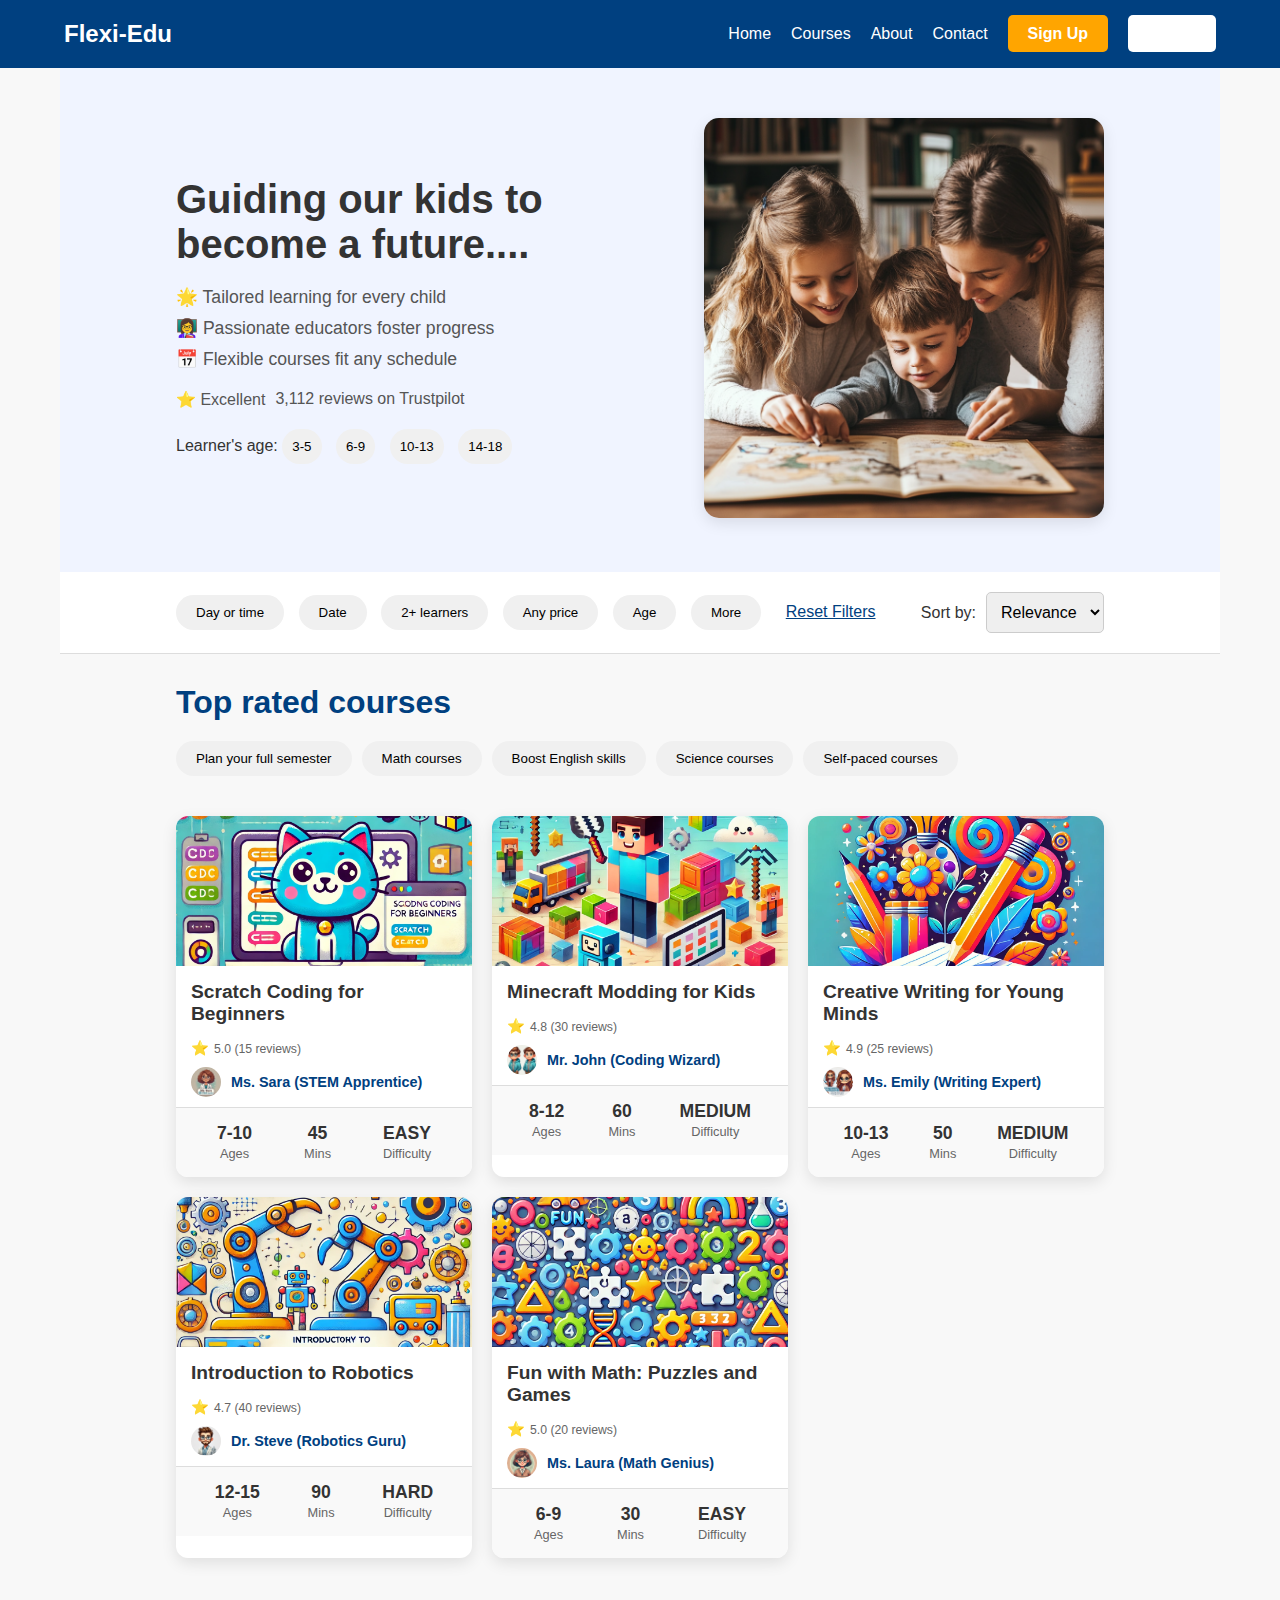
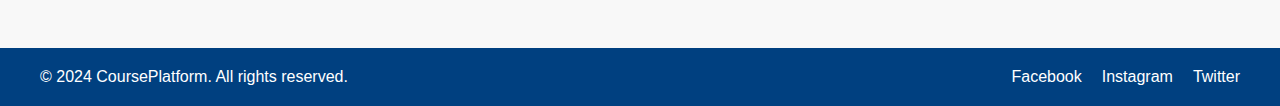
==== commit 59ab2251: "Revert html css" ====
--- a/index.html
+++ b/index.html
@@ -5,7 +5,6 @@
     <meta name="viewport" content="width=device-width, initial-scale=1.0">
     <title>Online Courses</title>
     <link rel="stylesheet" href="styles.css">
-</head>
 <body>
     <!-- Header Section -->
     <header>
@@ -21,99 +20,205 @@
             </ul>
         </nav>
     </header>
+    <div class="container">
+    <!-- Hero Section -->
+    <section class="hero">
+        <div class="hero-content">
+            <h1>Guiding our kids to become a future....</h1>
+            <ul class="highlights">
+                <li>🌟 Tailored learning for every child</li>
+                <li>👩‍🏫 Passionate educators foster progress</li>
+                <li>📅 Flexible courses fit any schedule</li>
+            </ul>
+            <div class="ratings">
+                <span>⭐ Excellent</span>
+                <span>3,112 reviews on Trustpilot</span>
+            </div>
+            <div class="age-filter">
+                <span>Learner's age: </span>
+                <button>3-5</button>
+                <button>6-9</button>
+                <button>10-13</button>
+                <button>14-18</button>
+            </div>
+        </div>
+        <div class="hero-image">
+            <img src="student.jpg" alt="Student learning">
+        </div>
+    </section>
 
-    <div class="main-container">
-        <!-- Hero Section -->
-        <section class="hero">
-            <div class="hero-content">
-                <h1>Guiding our kids to become the future...</h1>
-                <ul class="highlights">
-                    <li>🌟 Tailored learning for every child</li>
-                    <li>👩‍🏫 Passionate educators foster progress</li>
-                    <li>📅 Flexible courses fit any schedule</li>
-                </ul>
-                <div class="ratings">
-                    <span>⭐ Excellent</span>
-                    <span>3,112 reviews on Trustpilot</span>
-                </div>
-                <div class="age-filter">
-                    <span>Learner's age: </span>
-                    <button>3-5</button>
-                    <button>6-9</button>
-                    <button>10-13</button>
-                    <button>14-18</button>
-                </div>
-            </div>
-            <div class="hero-image">
-                <img src="student.jpg" alt="Student learning">
-            </div>
-        </section>
+    <!-- Filter Bar -->
+    <section class="filter-bar">
+        <div class="filters">
+            <button>Day or time</button>
+            <button>Date</button>
+            <button>2+ learners</button>
+            <button>Any price</button>
+            <button>Age</button>
+            <button>More</button>
+            <a href="#" class="reset-filters">Reset Filters</a>
+        </div>
+        <div class="sort-by">
+            <span>Sort by:</span>
+            <select>
+                <option value="relevance">Relevance</option>
+                <option value="popularity">Popularity</option>
+                <option value="rating">Rating</option>
+            </select>
+        </div>
+    </section>
 
-        <!-- Filter Bar -->
-        <section class="filter-bar">
-            <div class="filters">
-                <button>Day or time</button>
-                <button>Date</button>
-                <button>2+ learners</button>
-                <button>Any price</button>
-                <button>Age</button>
-                <button>More</button>
-                <a href="#" class="reset-filters">Reset Filters</a>
-            </div>
-            <div class="sort-by">
-                <span>Sort by:</span>
-                <select>
-                    <option value="relevance">Relevance</option>
-                    <option value="popularity">Popularity</option>
-                    <option value="rating">Rating</option>
-                </select>
-            </div>
-        </section>
-
-        <!-- Courses Section -->
-        <section class="courses">
-            <h2>Top rated courses</h2>
-            <div class="tags">
-                <button>Plan your full semester</button>
-                <button>Math courses</button>
-                <button>Boost English skills</button>
-                <button>Science courses</button>
-                <button>Self-paced courses</button>
-            </div>
-            <div class="course-grid">
-                <!-- Course 1 -->
-                <a href="course-details.html" class="course-link">
-                    <div class="course-card">
-                        <img src="course1.jpg" alt="Course Thumbnail">
-                        <h3>Scratch Coding for Beginners</h3>
-                        <div class="rating">
-                            ⭐ <span>5.0 (15 reviews)</span>
-                        </div>
-                        <div class="vendor">
-                            <img src="instructor1.jpg" alt="Instructor Image">
-                            <a href="#">Ms. Sara (STEM Apprentice)</a>
-                        </div>
-                        <div class="course-info">
-                            <div>
-                                <span>7-10</span>
-                                <small>Ages</small>
-                            </div>
-                            <div>
-                                <span>45</span>
-                                <small>Mins</small>
-                            </div>
-                            <div>
-                                <span>EASY</span>
-                                <small>Difficulty</small>
-                            </div>
-                        </div>
-                    </div>
-                </a>
-                <!-- Add other course cards similarly -->
-            </div>
-        </section>
-    </div>
-
+    <!-- Courses Section -->
+    <section class="courses">
+        <h2>Top rated courses</h2>
+        <div class="tags">
+            <button>Plan your full semester</button>
+            <button>Math courses</button>
+            <button>Boost English skills</button>
+            <button>Science courses</button>
+            <button>Self-paced courses</button>
+        </div>
+        <div class="course-grid">
+    
+            <!-- Course 1 -->
+            <div class="course-card">
+                <img src="course1.jpg" alt="Course Thumbnail">
+                <h3>Scratch Coding for Beginners</h3>
+                <div class="rating">
+                    ⭐ <span>5.0 (15 reviews)</span>
+                </div>
+                <div class="vendor">
+                    <img src="instructor1.jpg" alt="Instructor Image">
+                    <a href="#">Ms. Sara (STEM Apprentice)</a>
+                </div>
+                <div class="course-info">
+                    <div>
+                        <span>7-10</span>
+                        <small>Ages</small>
+                    </div>
+                    <div>
+                        <span>45</span>
+                        <small>Mins</small>
+                    </div>
+                    <div>
+                        <span>EASY</span>
+                        <small>Difficulty</small>
+                    </div>
+                </div>
+            </div>
+        
+            <!-- Course 2 -->
+            <div class="course-card">
+                <img src="course2.jpg" alt="Course Thumbnail">
+                <h3>Minecraft Modding for Kids</h3>
+                <div class="rating">
+                    ⭐ <span>4.8 (30 reviews)</span>
+                </div>
+                <div class="vendor">
+                    <img src="instructor2.jpg" alt="Instructor Image">
+                    <a href="#">Mr. John (Coding Wizard)</a>
+                </div>
+                <div class="course-info">
+                    <div>
+                        <span>8-12</span>
+                        <small>Ages</small>
+                    </div>
+                    <div>
+                        <span>60</span>
+                        <small>Mins</small>
+                    </div>
+                    <div>
+                        <span>MEDIUM</span>
+                        <small>Difficulty</small>
+                    </div>
+                </div>
+            </div>
+        
+            <!-- Course 3 -->
+            <div class="course-card">
+                <img src="course3.jpg" alt="Course Thumbnail">
+                <h3>Creative Writing for Young Minds</h3>
+                <div class="rating">
+                    ⭐ <span>4.9 (25 reviews)</span>
+                </div>
+                <div class="vendor">
+                    <img src="instructor3.jpg" alt="Instructor Image">
+                    <a href="#">Ms. Emily (Writing Expert)</a>
+                </div>
+                <div class="course-info">
+                    <div>
+                        <span>10-13</span>
+                        <small>Ages</small>
+                    </div>
+                    <div>
+                        <span>50</span>
+                        <small>Mins</small>
+                    </div>
+                    <div>
+                        <span>MEDIUM</span>
+                        <small>Difficulty</small>
+                    </div>
+                </div>
+            </div>
+        
+            <!-- Course 4 -->
+            <div class="course-card">
+                <img src="course4.jpg" alt="Course Thumbnail">
+                <h3>Introduction to Robotics</h3>
+                <div class="rating">
+                    ⭐ <span>4.7 (40 reviews)</span>
+                </div>
+                <div class="vendor">
+                    <img src="instructor4.jpg" alt="Instructor Image">
+                    <a href="#">Dr. Steve (Robotics Guru)</a>
+                </div>
+                <div class="course-info">
+                    <div>
+                        <span>12-15</span>
+                        <small>Ages</small>
+                    </div>
+                    <div>
+                        <span>90</span>
+                        <small>Mins</small>
+                    </div>
+                    <div>
+                        <span>HARD</span>
+                        <small>Difficulty</small>
+                    </div>
+                </div>
+            </div>
+        
+            <!-- Course 5 -->
+            <div class="course-card">
+                <img src="course5.jpg" alt="Course Thumbnail">
+                <h3>Fun with Math: Puzzles and Games</h3>
+                <div class="rating">
+                    ⭐ <span>5.0 (20 reviews)</span>
+                </div>
+                <div class="vendor">
+                    <img src="instructor5.jpg" alt="Instructor Image">
+                    <a href="#">Ms. Laura (Math Genius)</a>
+                </div>
+                <div class="course-info">
+                    <div>
+                        <span>6-9</span>
+                        <small>Ages</small>
+                    </div>
+                    <div>
+                        <span>30</span>
+                        <small>Mins</small>
+                    </div>
+                    <div>
+                        <span>EASY</span>
+                        <small>Difficulty</small>
+                    </div>
+                </div>
+            </div>
+        
+        </div>
+        
+    </section>
+</div>
     <!-- Footer Section -->
     <footer>
         <div class="footer-content">
--- a/styles.css
+++ b/styles.css
@@ -1,4 +1,4 @@
-/* General Styles */
+/* Basic reset and styles */
 * {
     margin: 0;
     padding: 0;
@@ -7,57 +7,55 @@
 
 body {
     font-family: Arial, sans-serif;
-    line-height: 1.6;
-    background-color: #f9f9f9;
     color: #333;
-}
-
-.main-container {
+    background-color: #f8f8f8;
+}
+
+/* Header Styles */
+header {
+    background: #004080;
+    padding: 20px 0;
+    color: white;
+}
+
+nav {
+    display: flex;
+    justify-content: space-between;
+    align-items: center;
+    width: 90%;
+    margin: 0 auto;
     max-width: 1200px;
-    margin: 0 auto;
-    padding: 20px;
-}
-
-/* Header Section */
-header nav {
-    display: flex;
-    justify-content: space-between;
-    align-items: center;
-    background-color: #004080;
+}
+
+.logo {
+    font-size: 1.5em;
+    font-weight: bold;
+}
+
+.nav-links {
+    list-style: none;
+    display: flex;
+}
+
+.nav-links li {
+    margin-left: 20px;
+}
+
+.nav-links a {
+    color: white;
+    text-decoration: none;
+    font-size: 1em;
+}
+
+.btn {
     padding: 10px 20px;
-}
-
-header nav .logo {
-    color: white;
-    font-size: 1.5em;
-    font-weight: bold;
-}
-
-header nav ul {
-    list-style: none;
-    display: flex;
-    gap: 20px;
-}
-
-header nav ul li a {
-    color: white;
     text-decoration: none;
-    font-size: 1.1em;
-    transition: color 0.3s ease;
-}
-
-header nav ul li a:hover {
-    color: #ddd;
-}
-
-header .btn {
-    padding: 10px 15px;
     border-radius: 5px;
-    font-size: 1em;
+    font-weight: bold;
 }
 
 .primary-btn {
-    background-color: #6200ea;
+    background-color: #ffa500;
     color: white;
 }
 
@@ -66,68 +64,77 @@
     color: #004080;
 }
 
-.secondary-btn:hover {
+/* Main Section */
+.container {
+    max-width: 1200px; 
+    margin: 0 auto;
+    padding: 0 20px; 
+}
+
+/* Hero Section */
+.hero {
+    display: flex;
+    align-items: center;
+    justify-content: space-between;
+    padding: 50px 10%;
+    background-color: #f0f4ff;
+}
+
+.hero-content {
+    flex: 2;
+}
+
+.hero h1 {
+    font-size: 2.5em;
+    margin-bottom: 20px;
+}
+
+.highlights {
+    list-style: none;
+    margin-bottom: 20px;
+    font-size: 1.1em;
+    color: #555;
+}
+
+.highlights li {
+    margin-bottom: 10px;
+}
+
+.ratings {
+    display: flex;
+    align-items: center;
+    gap: 10px;
+    margin-bottom: 20px;
+}
+
+.ratings span {
+    font-size: 1em;
+    color: #555;
+}
+
+.age-filter {
+    margin-top: 20px;
+}
+
+.age-filter button {
+    background: #f0f0f0;
+    border: none;
+    padding: 10px;
+    margin-right: 10px;
+    border-radius: 20px;
+    cursor: pointer;
+    transition: background-color 0.3s ease;
+}
+
+.age-filter button:hover {
     background-color: #ddd;
 }
 
-/* Hero Section */
-.hero, .course-hero {
-    display: flex;
-    justify-content: space-between;
-    align-items: center;
-    padding: 40px 0;
-    background-color: #f0f4ff;
-}
-
-.hero-content, .course-hero-info {
-    flex: 1;
-}
-
-.hero h1, .course-hero h1 {
-    font-size: 2.5em;
-    margin-bottom: 20px;
-    color: #004080;
-}
-
-.highlights, .course-summary {
-    list-style: none;
-    margin-bottom: 15px;
-}
-
-.highlights li, .course-summary span {
-    font-size: 1.2em;
-    margin-bottom: 10px;
-}
-
-.ratings, .age-filter {
-    font-size: 1.1em;
-    color: #333;
-    margin-bottom: 15px;
-}
-
-.age-filter button, .cta-btn, .see-times-btn {
-    background-color: #6200ea;
-    color: white;
-    padding: 10px 15px;
-    border-radius: 5px;
-    cursor: pointer;
-    border: none;
-    margin-right: 10px;
-    transition: background-color 0.3s ease;
-}
-
-.age-filter button:hover, .cta-btn:hover, .see-times-btn:hover {
-    background-color: #4500b5;
-}
-
-.course-hero-image {
-    flex: 1;
-}
-
-.course-hero-image img, .hero img {
-    width: 100%;
+.hero-image img {
     max-width: 400px;
-    border-radius: 10px;
+    border-radius: 15px;
+    object-fit: cover;
+    box-shadow: 0 5px 15px rgba(0, 0, 0, 0.1);
 }
 
 /* Filter Bar */
@@ -135,33 +142,77 @@
     display: flex;
     justify-content: space-between;
     align-items: center;
-    padding: 20px 0;
-    background-color: #fff;
-    margin-top: 10px;
+    padding: 20px 10%;
+    background-color: white;
     border-bottom: 1px solid #ddd;
 }
 
 .filters button {
-    background-color: #f0f4ff;
-    color: #333;
-    padding: 10px 15px;
-    border-radius: 5px;
+    background: #f0f0f0;
     border: none;
-    cursor: pointer;
+    padding: 10px 20px;
     margin-right: 10px;
+    border-radius: 20px;
+    cursor: pointer;
+    transition: background-color 0.3s ease;
 }
 
 .filters button:hover {
-    background-color: #d9e2f3;
+    background-color: #ddd;
+}
+
+.reset-filters {
+    color: #004080;
+    text-decoration: underline;
+    margin-left: 10px;
+    cursor: pointer;
+}
+
+.sort-by {
+    display: flex;
+    align-items: center;
 }
 
 .sort-by select {
+    margin-left: 10px;
     padding: 10px;
     border-radius: 5px;
-    border: 1px solid #ddd;
-}
-
-/* Course Grid */
+    border: 1px solid #ccc;
+    font-size: 1em;
+}
+
+/* Courses Section */
+
+.courses {
+    padding: 30px 10%;
+}
+
+.courses h2 {
+    font-size: 2em;
+    margin-bottom: 20px;
+    color: #004080;
+}
+
+.tags {
+    display: flex;
+    flex-wrap: wrap;
+    gap: 10px;
+    margin-bottom: 20px;
+}
+
+.tags button {
+    background: #f0f0f0;
+    border: none;
+    padding: 10px 20px;
+    border-radius: 20px;
+    cursor: pointer;
+    transition: background-color 0.3s ease;
+}
+
+.tags button:hover {
+    background-color: #ddd;
+}
+
 .course-grid {
     display: grid;
     grid-template-columns: repeat(auto-fit, minmax(250px, 1fr));
@@ -199,32 +250,45 @@
     font-weight: bold;
 }
 
-.vendor {
+.course-card .rating {
+    display: flex;
+    align-items: center;
+    color: #ff9800;
+    margin-left: 15px;
+    font-size: 0.9em;
+}
+
+.course-card .rating span {
+    margin-left: 5px;
+    color: #666;
+    font-size: 0.85em;
+}
+
+.course-card .vendor {
     display: flex;
     align-items: center;
     margin: 10px 15px;
 }
 
-.vendor img {
+.course-card .vendor img {
     border-radius: 50%;
     width: 30px;
     height: 30px;
     margin-right: 10px;
 }
 
-.vendor a {
+.course-card .vendor a {
     font-size: 0.9em;
     color: #004080;
     font-weight: bold;
     text-decoration: none;
 }
 
-.vendor a:hover {
+.course-card .vendor a:hover {
     text-decoration: underline;
 }
 
-/* Course Info */
-.course-info {
+.course-card .course-info {
     display: flex;
     justify-content: space-around;
     padding: 15px;
@@ -232,136 +296,81 @@
     border-top: 1px solid #ddd;
 }
 
-.course-info div {
+.course-card .course-info div {
     text-align: center;
 }
 
-.course-info div span {
+.course-card .course-info div span {
     display: block;
     font-size: 1.1em;
     font-weight: bold;
     color: #333;
 }
 
-.course-info div small {
+.course-card .course-info div small {
     font-size: 0.8em;
     color: #666;
 }
 
-.rating {
-    display: flex;
-    align-items: center;
-    color: #ff9800;
-    margin-left: 15px;
-    font-size: 0.9em;
-}
-
-.rating span {
-    margin-left: 5px;
-    color: #666;
-    font-size: 0.85em;
-}
-
-/* Course Details View - Tabs and Sections */
-.tab-nav {
-    position: sticky;
-    top: 0;
-    background-color: white;
-    padding: 10px 0;
-    border-bottom: 1px solid #ddd;
-    z-index: 100;
-}
-
-.tab-nav ul {
+
+/* Footer Styles */
+footer {
+    background: #004080;
+    color: white;
+    padding: 20px;
+    text-align: center;
+    margin-top: 40px;
+}
+
+.footer-content {
+    display: flex;
+    justify-content: space-between;
+    align-items: center;
+    max-width: 1200px;
+    margin: 0 auto;
+    max-width: 1200px;
+}
+
+.social-links {
     list-style: none;
     display: flex;
-    justify-content: space-around;
-}
-
-.tab-nav ul li a {
-    color: #004080;
-    font-weight: bold;
-    padding: 10px 20px;
+}
+
+.social-links li {
+    margin-left: 20px;
+}
+
+.social-links a {
+    color: white;
     text-decoration: none;
-    transition: color 0.3s ease;
-}
-
-.tab-nav ul li a:hover {
-    color: #002f60;
-}
-
-.course-section {
-    background-color: white;
-    padding: 30px;
-    border-radius: 10px;
-    margin: 20px 0;
-    box-shadow: 0 0 10px rgba(0, 0, 0, 0.1);
-}
-
-.course-section h2 {
-    margin-bottom: 20px;
-}
-
-.course-section ul {
-    list-style: none;
-    padding-left: 0;
-}
-
-.course-section ul li {
-    margin-bottom: 10px;
-}
-
-.course-section table {
-    width: 100%;
-    border-collapse: collapse;
-}
-
-.course-section table th, table td {
-    padding: 10px;
-    border-bottom: 1px solid #ddd;
-}
-
-/* Instructor Section */
-.instructor-profile {
-    display: flex;
-    gap: 20px;
-    align-items: center;
-}
-
-.instructor-profile img {
-    border-radius: 50%;
-    width: 100px;
-    height: 100px;
-}
-
-/* Review Section */
-.review {
-    background-color: #f0f4ff;
-    padding: 15px;
-    border-radius: 5px;
-    margin-bottom: 15px;
-}
-
-.review p {
-    margin-bottom: 10px;
-}
-
-/* Footer Section */
-footer {
-    background-color: #004080;
-    color: white;
-    padding: 20px 0;
-    text-align: center;
-}
-
-footer ul {
-    list-style: none;
-    display: flex;
-    justify-content: center;
-    gap: 20px;
-}
-
-footer ul li a {
-    color: white;
-    text-decoration: none;
-}
+}
+
+.social-links a:hover {
+    text-decoration: underline;
+}
+
+/* Responsive Design */
+@media (max-width: 768px) {
+    .hero {
+        flex-direction: column;
+        text-align: center;
+    }
+
+    .hero-image {
+        margin-top: 20px;
+    }
+
+    .course-grid {
+        grid-template-columns: 1fr;
+    }
+
+    .filter-bar {
+        flex-direction: column;
+        align-items: flex-start;
+    }
+
+    .sort-by {
+        margin-top: 10px;
+        align-self: flex-start;
+    }
+}
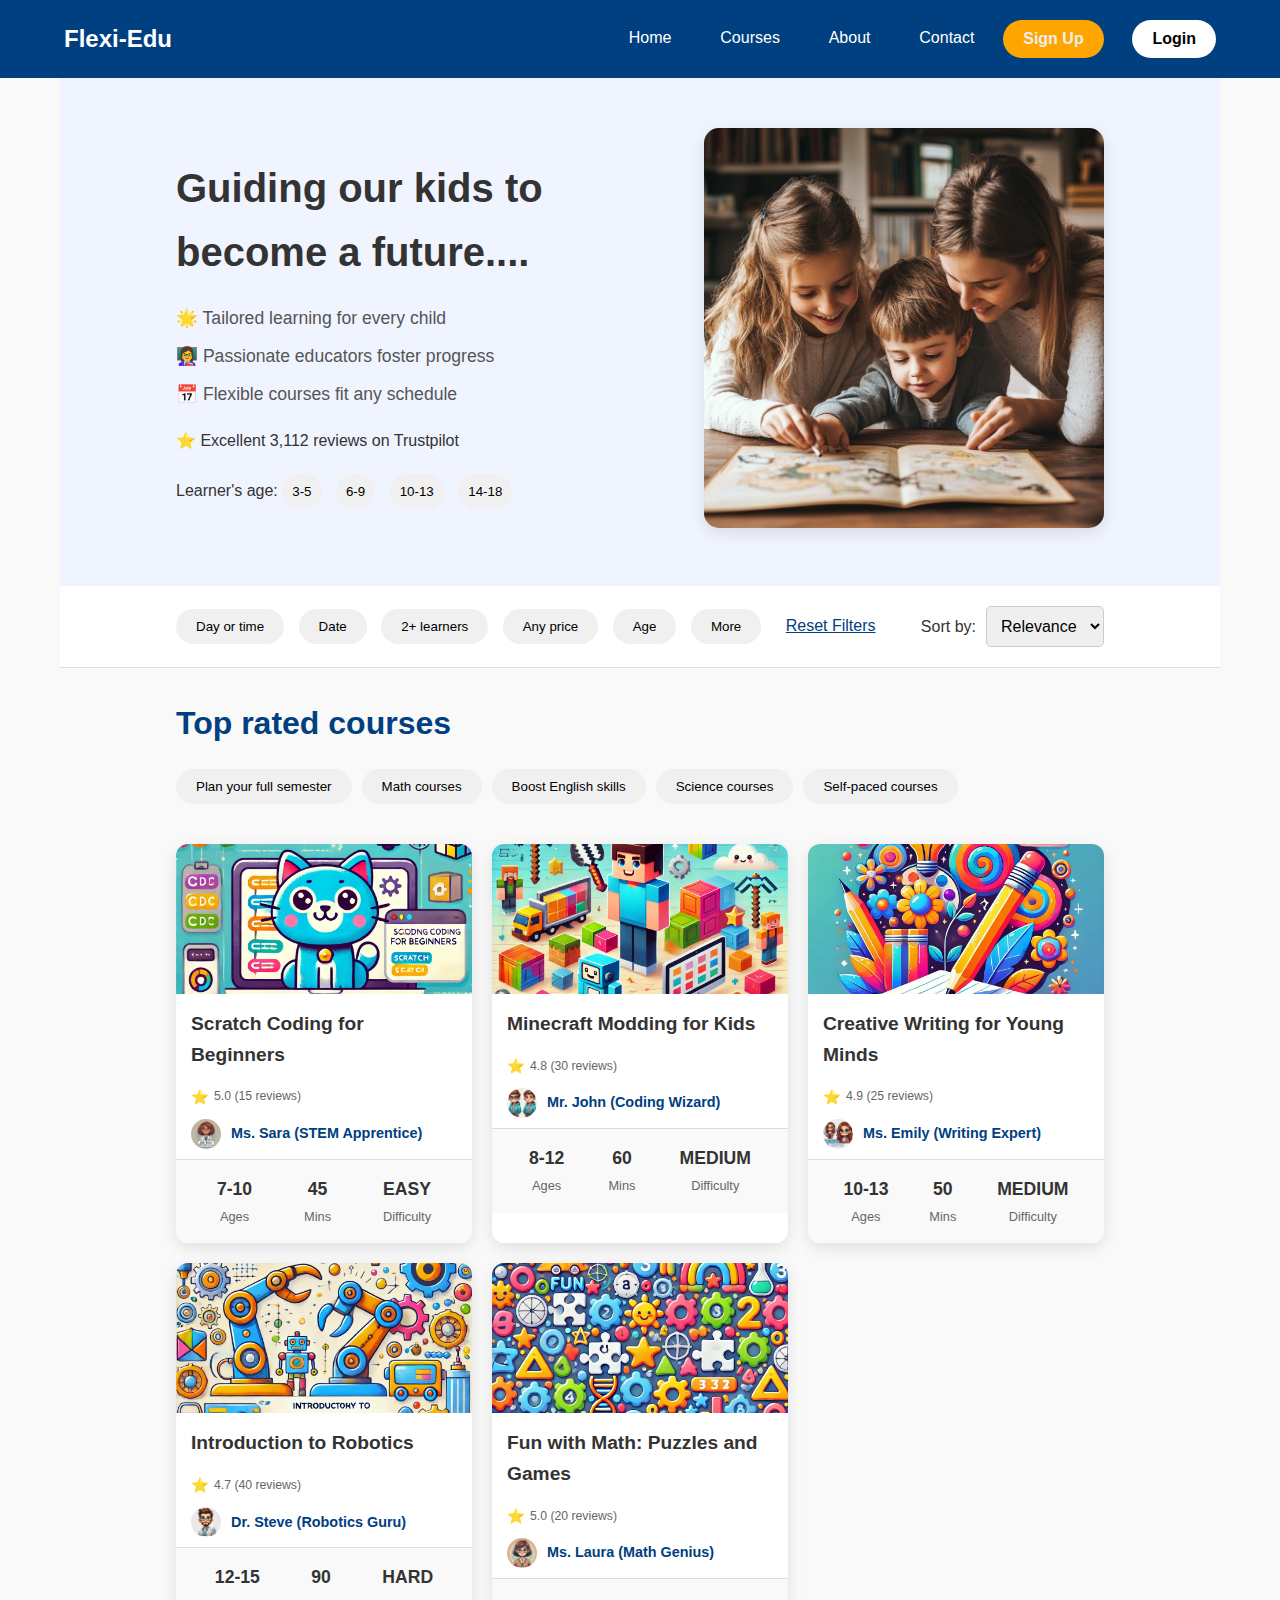
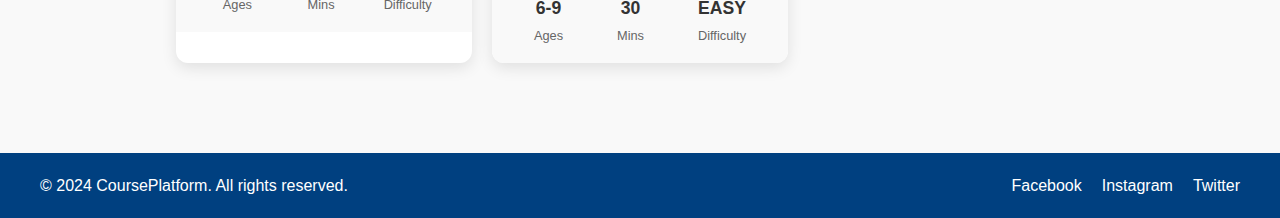
==== commit 7d87f309: "cleaned up css" ====
--- a/index.html
+++ b/index.html
@@ -15,8 +15,12 @@
                 <li><a href="#">Courses</a></li>
                 <li><a href="#">About</a></li>
                 <li><a href="#">Contact</a></li>
-                <li><a href="#" class="btn primary-btn">Sign Up</a></li>
-                <li><a href="#" class="btn secondary-btn">Log In</a></li>
+                <button class="btn primary-btn" >
+                    Sign Up
+                  </button>
+                <button class="btn secondary-btn ">
+                    Login
+                  </button>
             </ul>
         </nav>
     </header>
--- a/styles.css
+++ b/styles.css
@@ -1,376 +1,558 @@
 /* Basic reset and styles */
 * {
-    margin: 0;
-    padding: 0;
-    box-sizing: border-box;
+  margin: 0;
+  padding: 0;
+  box-sizing: border-box;
 }
 
 body {
-    font-family: Arial, sans-serif;
-    color: #333;
-    background-color: #f8f8f8;
+  font-family: "Arial", sans-serif;
+  line-height: 1.6;
+  color: #333;
+  background-color: #f9f9f9;
+  margin: 0;
+  padding: 0;
 }
 
 /* Header Styles */
 header {
-    background: #004080;
-    padding: 20px 0;
-    color: white;
+  background: #004080;
+  padding: 20px 0;
+  color: white;
 }
 
 nav {
-    display: flex;
-    justify-content: space-between;
-    align-items: center;
-    width: 90%;
-    margin: 0 auto;
-    max-width: 1200px;
+  display: flex;
+  justify-content: space-between;
+  align-items: center;
+  width: 90%;
+  margin: 0 auto;
+  max-width: 1200px;
 }
 
 .logo {
-    font-size: 1.5em;
-    font-weight: bold;
+  font-size: 1.5em;
+  font-weight: bold;
 }
 
 .nav-links {
-    list-style: none;
-    display: flex;
+  list-style: none;
+  display: flex;
+  gap: 1.8em;
 }
 
 .nav-links li {
-    margin-left: 20px;
+  margin-left: 20px;
+  margin-top: 5px;
 }
 
 .nav-links a {
-    color: white;
-    text-decoration: none;
-    font-size: 1em;
+  color: white;
+  text-decoration: none;
+  font-size: 1em;
 }
 
 .btn {
-    padding: 10px 20px;
-    text-decoration: none;
-    border-radius: 5px;
-    font-weight: bold;
+  padding: 10px 20px;
+  text-decoration: none;
+  border-radius: 50px;
+  font-weight: bold;
+  font-size: 1em;
+  border: none;
 }
 
 .primary-btn {
-    background-color: #ffa500;
-    color: white;
+  background-color: #ffa500;
+  color: rgb(235, 238, 239);
 }
 
 .secondary-btn {
-    background-color: white;
-    color: #004080;
+  background-color: rgb(255, 255, 255);
+  color: #000000;
 }
 
 /* Main Section */
 .container {
-    max-width: 1200px; 
-    margin: 0 auto;
-    padding: 0 20px; 
+  max-width: 1200px;
+  margin: 0 auto;
+  padding: 0 20px;
+}
+
+.cd-content {
+  max-width: 1120px;
+  width: 100%;
+  margin-left: auto;
+  margin-right: auto;
+  display: -webkit-box;
+  display: -webkit-flex;
+  display: -ms-flexbox;
+  display: flex;
+  margin-top: 40px;
+  margin-bottom: 40px;
+  -webkit-align-items: flex-start;
+  -webkit-box-align: flex-start;
+  -ms-flex-align: flex-start;
+  align-items: flex-start;
+}
+
+.course-details {
+  display: -webkit-box;
+  display: -webkit-flex;
+  display: -ms-flexbox;
+  display: flex;
+  margin-right: 3em;
+  max-width: 76rem;
+  min-width: 0%;
+  -webkit-flex-direction: column;
+  -ms-flex-direction: column;
+  flex-direction: column;
+}
+
+.ctp-container {
+  position: -webkit-sticky;
+  position: sticky;
+  top: 40px;
 }
 
 /* Hero Section */
 .hero {
-    display: flex;
-    align-items: center;
-    justify-content: space-between;
-    padding: 50px 10%;
-    background-color: #f0f4ff;
+  display: flex;
+  align-items: center;
+  justify-content: space-between;
+  padding: 50px 10%;
+  background-color: #f0f4ff;
+}
+
+.hero-sub {
+  display: flex;
+  justify-content: space-between;
+  align-items: center;
+  background-color: #f0f4ff;
+  padding: 40px 20px;
+  border-radius: 10px;
+  margin-bottom: 20px;
+}
+
+.hero-sub .hero-image img {
+  width: 100%;
+  height: 150px;
+}
+
+.hero-sub .vendor {
+  display: flex;
+  gap: 1.2rem;
+  margin: 10px 15px;
+  align-items: center;
+}
+
+.hero-sub .vendor img {
+  width: 50px;
+  height: 50px;
+  border-radius: 50%;
+}
+
+.hero-sub .vendor a {
+  font-size: 0.9em;
+  color: #004080;
+  font-weight: bold;
+  text-decoration: none;
+}
+
+.vender-info {
+  display: flex;
+  -webkit-flex-direction: column;
+  -ms-flex-direction: column;
+  flex-direction: column;
+  gap: 5px;
+}
+
+.vendor .ratings {
+  display: flex;
+  align-items: center;
+  gap: 10px;
+  flex-wrap: wrap;
+}
+
+.vendor .ratings span {
+  font-size: 1em;
+  color: #555;
 }
 
 .hero-content {
-    flex: 2;
+  flex: 2;
 }
 
 .hero h1 {
-    font-size: 2.5em;
-    margin-bottom: 20px;
+  font-size: 2.5em;
+  margin-bottom: 20px;
 }
 
 .highlights {
-    list-style: none;
-    margin-bottom: 20px;
-    font-size: 1.1em;
-    color: #555;
+  list-style: none;
+  margin-bottom: 20px;
+  font-size: 1.1em;
+  color: #555;
 }
 
 .highlights li {
-    margin-bottom: 10px;
-}
-
-.ratings {
-    display: flex;
-    align-items: center;
-    gap: 10px;
-    margin-bottom: 20px;
-}
-
-.ratings span {
-    font-size: 1em;
-    color: #555;
+  margin-bottom: 10px;
 }
 
 .age-filter {
-    margin-top: 20px;
+  margin-top: 20px;
 }
 
 .age-filter button {
-    background: #f0f0f0;
-    border: none;
-    padding: 10px;
-    margin-right: 10px;
-    border-radius: 20px;
-    cursor: pointer;
-    transition: background-color 0.3s ease;
+  background: #f0f0f0;
+  border: none;
+  padding: 10px;
+  margin-right: 10px;
+  border-radius: 20px;
+  cursor: pointer;
+  transition: background-color 0.3s ease;
 }
 
 .age-filter button:hover {
-    background-color: #ddd;
+  background-color: #ddd;
 }
 
 .hero-image img {
-    max-width: 400px;
-    border-radius: 15px;
-    object-fit: cover;
-    box-shadow: 0 5px 15px rgba(0, 0, 0, 0.1);
+  max-width: 400px;
+  border-radius: 15px;
+  object-fit: cover;
+  box-shadow: 0 5px 15px rgba(0, 0, 0, 0.1);
 }
 
 /* Filter Bar */
 .filter-bar {
-    display: flex;
-    justify-content: space-between;
-    align-items: center;
-    padding: 20px 10%;
-    background-color: white;
-    border-bottom: 1px solid #ddd;
+  display: flex;
+  justify-content: space-between;
+  align-items: center;
+  padding: 20px 10%;
+  background-color: white;
+  border-bottom: 1px solid #ddd;
 }
 
 .filters button {
-    background: #f0f0f0;
-    border: none;
-    padding: 10px 20px;
-    margin-right: 10px;
-    border-radius: 20px;
-    cursor: pointer;
-    transition: background-color 0.3s ease;
+  background: #f0f0f0;
+  border: none;
+  padding: 10px 20px;
+  margin-right: 10px;
+  border-radius: 20px;
+  cursor: pointer;
+  transition: background-color 0.3s ease;
 }
 
 .filters button:hover {
-    background-color: #ddd;
+  background-color: #ddd;
 }
 
 .reset-filters {
-    color: #004080;
-    text-decoration: underline;
-    margin-left: 10px;
-    cursor: pointer;
+  color: #004080;
+  text-decoration: underline;
+  margin-left: 10px;
+  cursor: pointer;
 }
 
 .sort-by {
-    display: flex;
-    align-items: center;
+  display: flex;
+  align-items: center;
 }
 
 .sort-by select {
-    margin-left: 10px;
-    padding: 10px;
-    border-radius: 5px;
-    border: 1px solid #ccc;
-    font-size: 1em;
+  margin-left: 10px;
+  padding: 10px;
+  border-radius: 5px;
+  border: 1px solid #ccc;
+  font-size: 1em;
 }
 
 /* Courses Section */
 
 .courses {
-    padding: 30px 10%;
+  padding: 30px 10%;
 }
 
 .courses h2 {
-    font-size: 2em;
-    margin-bottom: 20px;
-    color: #004080;
+  font-size: 2em;
+  margin-bottom: 20px;
+  color: #004080;
 }
 
 .tags {
-    display: flex;
-    flex-wrap: wrap;
-    gap: 10px;
-    margin-bottom: 20px;
+  display: flex;
+  flex-wrap: wrap;
+  gap: 10px;
+  margin-bottom: 20px;
 }
 
 .tags button {
-    background: #f0f0f0;
-    border: none;
-    padding: 10px 20px;
-    border-radius: 20px;
-    cursor: pointer;
-    transition: background-color 0.3s ease;
+  background: #f0f0f0;
+  border: none;
+  padding: 10px 20px;
+  border-radius: 20px;
+  cursor: pointer;
+  transition: background-color 0.3s ease;
 }
 
 .tags button:hover {
-    background-color: #ddd;
+  background-color: #ddd;
 }
 
 .course-grid {
-    display: grid;
-    grid-template-columns: repeat(auto-fit, minmax(250px, 1fr));
-    gap: 20px;
-    padding: 20px 0;
+  display: grid;
+  grid-template-columns: repeat(auto-fit, minmax(250px, 1fr));
+  gap: 20px;
+  padding: 20px 0;
 }
 
 .course-card {
-    background: white;
-    border-radius: 12px;
-    box-shadow: 0 5px 15px rgba(0, 0, 0, 0.1);
-    overflow: hidden;
-    text-align: left;
-    display: flex;
-    flex-direction: column;
-    transition: transform 0.3s, box-shadow 0.3s;
-    cursor: pointer;
+  background: white;
+  border-radius: 12px;
+  box-shadow: 0 5px 15px rgba(0, 0, 0, 0.1);
+  overflow: hidden;
+  text-align: left;
+  display: flex;
+  flex-direction: column;
+  transition: transform 0.3s, box-shadow 0.3s;
+  cursor: pointer;
 }
 
 .course-card:hover {
-    transform: translateY(-5px);
-    box-shadow: 0 10px 25px rgba(0, 0, 0, 0.15);
+  transform: translateY(-5px);
+  box-shadow: 0 10px 25px rgba(0, 0, 0, 0.15);
 }
 
 .course-card img {
-    width: 100%;
-    height: 150px;
-    object-fit: cover;
+  width: 100%;
+  height: 150px;
+  object-fit: cover;
 }
 
 .course-card h3 {
-    font-size: 1.2em;
-    margin: 15px;
-    color: #333;
-    font-weight: bold;
+  font-size: 1.2em;
+  margin: 15px;
+  color: #333;
+  font-weight: bold;
 }
 
 .course-card .rating {
-    display: flex;
-    align-items: center;
-    color: #ff9800;
-    margin-left: 15px;
-    font-size: 0.9em;
+  display: flex;
+  align-items: center;
+  color: #ff9800;
+  margin-left: 15px;
+  font-size: 0.9em;
 }
 
 .course-card .rating span {
-    margin-left: 5px;
-    color: #666;
-    font-size: 0.85em;
+  margin-left: 5px;
+  color: #666;
+  font-size: 0.85em;
 }
 
 .course-card .vendor {
-    display: flex;
-    align-items: center;
-    margin: 10px 15px;
+  display: flex;
+  align-items: center;
+  margin: 10px 15px;
 }
 
 .course-card .vendor img {
-    border-radius: 50%;
-    width: 30px;
-    height: 30px;
-    margin-right: 10px;
+  border-radius: 50%;
+  width: 30px;
+  height: 30px;
+  margin-right: 10px;
 }
 
 .course-card .vendor a {
-    font-size: 0.9em;
-    color: #004080;
-    font-weight: bold;
-    text-decoration: none;
+  font-size: 0.9em;
+  color: #004080;
+  font-weight: bold;
+  text-decoration: none;
 }
 
 .course-card .vendor a:hover {
-    text-decoration: underline;
+  text-decoration: underline;
 }
 
 .course-card .course-info {
-    display: flex;
-    justify-content: space-around;
-    padding: 15px;
-    background-color: #f9f9f9;
-    border-top: 1px solid #ddd;
+  display: flex;
+  justify-content: space-around;
+  padding: 15px;
+  background-color: #f9f9f9;
+  border-top: 1px solid #ddd;
 }
 
 .course-card .course-info div {
-    text-align: center;
+  text-align: center;
 }
 
 .course-card .course-info div span {
-    display: block;
-    font-size: 1.1em;
-    font-weight: bold;
-    color: #333;
+  display: block;
+  font-size: 1.1em;
+  font-weight: bold;
+  color: #333;
 }
 
 .course-card .course-info div small {
-    font-size: 0.8em;
-    color: #666;
-}
-
+  font-size: 0.8em;
+  color: #666;
+}
+
+/* CTA Panel */
+.cta-panel {
+  background-color: white;
+  border-radius: 2em;
+  box-shadow: 0 0 15px rgba(0, 0, 0, 0.1);
+  width: 300px;
+}
+
+.cta-header {
+  display: -webkit-box;
+  display: -webkit-flex;
+  display: -ms-flexbox;
+  display: flex;
+  -webkit-align-items: center;
+  -webkit-box-align: center;
+  -ms-flex-align: center;
+  align-items: center;
+  -webkit-box-pack: justify;
+  -webkit-justify-content: space-between;
+  justify-content: space-between;
+  background-color: #f0f2ff;
+  padding: 1.6rem;
+  padding-right: 1.2rem;
+  border-top-left-radius: 16px;
+  border-top-right-radius: 32px;
+  height: 62px;
+}
+
+.ctp-header-title {
+  margin: 0;
+  font-family: Ginto Normal, sans-serif;
+  font-size: 1.2rem;
+  line-height: 1.25;
+  font-weight: 500;
+  letter-spacing: 0;
+  font-weight: 700;
+}
+
+.cta-panel h2 {
+  font-size: 1.5em;
+  color: #333;
+  margin-bottom: 20px;
+}
+
+.cta-section {
+  display: -webkit-box;
+  display: -webkit-flex;
+  display: -ms-flexbox;
+  display: flex;
+  -webkit-flex-direction: column;
+  -ms-flex-direction: column;
+  flex-direction: column;
+  gap: 0.25em;
+  margin: 1em;
+}
+
+.cta-panel p {
+  font-size: 1em;
+  margin-bottom: 15px;
+  color: #666;
+}
+
+.cta-panel ul {
+  list-style: none;
+  padding-left: 0;
+}
+
+.cta-panel ul li {
+  margin-bottom: 10px;
+}
+
+.cta-panel .cta-btn,
+.cta-panel .see-times-btn {
+  display: block;
+  text-align: center;
+  padding: 10px 20px;
+  margin-bottom: 10px;
+  text-decoration: none;
+}
+
+.cta-panel .cta-btn:hover,
+.cta-panel .see-times-btn:hover {
+  background-color: #002f60;
+}
+
+.hr-divider {
+  margin: 0;
+  -webkit-flex-shrink: 0;
+  -ms-flex-negative: 0;
+  flex-shrink: 0;
+  border-width: 0;
+  border-style: solid;
+  border-color: rgba(0, 0, 0, 0.12);
+  border-bottom-width: thin;
+  border-color: #e0e0e0;
+}
 
 /* Footer Styles */
 footer {
-    background: #004080;
-    color: white;
-    padding: 20px;
-    text-align: center;
-    margin-top: 40px;
+  background: #004080;
+  color: white;
+  padding: 20px;
+  text-align: center;
+  margin-top: 40px;
 }
 
 .footer-content {
-    display: flex;
-    justify-content: space-between;
-    align-items: center;
-    max-width: 1200px;
-    margin: 0 auto;
-    max-width: 1200px;
+  display: flex;
+  justify-content: space-between;
+  align-items: center;
+  max-width: 1200px;
+  margin: 0 auto;
+  max-width: 1200px;
 }
 
 .social-links {
-    list-style: none;
-    display: flex;
+  list-style: none;
+  display: flex;
 }
 
 .social-links li {
-    margin-left: 20px;
+  margin-left: 20px;
 }
 
 .social-links a {
-    color: white;
-    text-decoration: none;
+  color: white;
+  text-decoration: none;
 }
 
 .social-links a:hover {
-    text-decoration: underline;
+  text-decoration: underline;
 }
 
 /* Responsive Design */
 @media (max-width: 768px) {
-    .hero {
-        flex-direction: column;
-        text-align: center;
-    }
-
-    .hero-image {
-        margin-top: 20px;
-    }
-
-    .course-grid {
-        grid-template-columns: 1fr;
-    }
-
-    .filter-bar {
-        flex-direction: column;
-        align-items: flex-start;
-    }
-
-    .sort-by {
-        margin-top: 10px;
-        align-self: flex-start;
-    }
-}
+  .hero {
+    flex-direction: column;
+    text-align: center;
+  }
+
+  .hero-image {
+    margin-top: 20px;
+  }
+
+  .course-grid {
+    grid-template-columns: 1fr;
+  }
+
+  .filter-bar {
+    flex-direction: column;
+    align-items: flex-start;
+  }
+
+  .sort-by {
+    margin-top: 10px;
+    align-self: flex-start;
+  }
+}
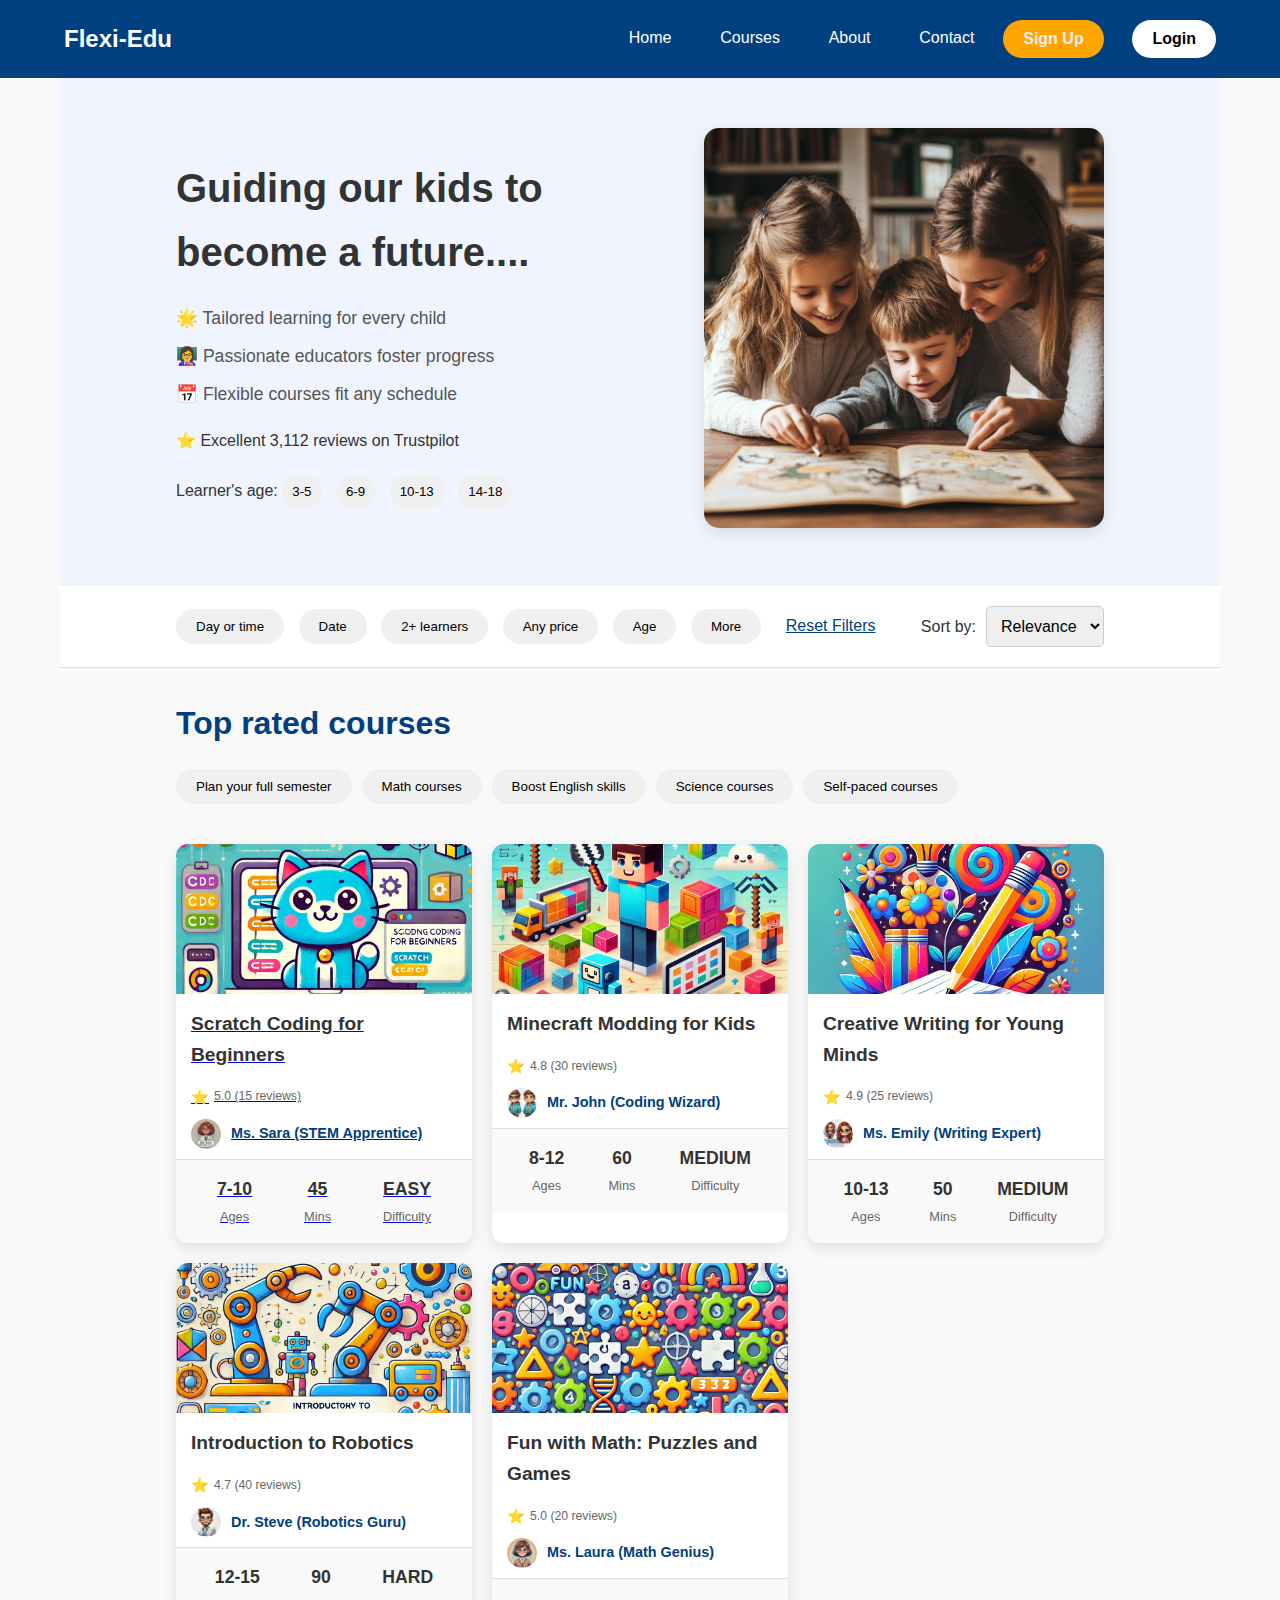
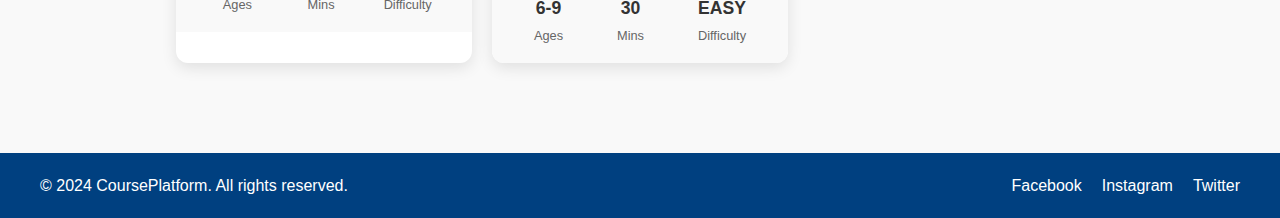
==== commit 400fc586: "built course details page" ====
--- a/index.html
+++ b/index.html
@@ -85,32 +85,34 @@
         <div class="course-grid">
     
             <!-- Course 1 -->
-            <div class="course-card">
-                <img src="course1.jpg" alt="Course Thumbnail">
-                <h3>Scratch Coding for Beginners</h3>
-                <div class="rating">
-                    ⭐ <span>5.0 (15 reviews)</span>
-                </div>
-                <div class="vendor">
-                    <img src="instructor1.jpg" alt="Instructor Image">
-                    <a href="#">Ms. Sara (STEM Apprentice)</a>
-                </div>
-                <div class="course-info">
-                    <div>
-                        <span>7-10</span>
-                        <small>Ages</small>
-                    </div>
-                    <div>
-                        <span>45</span>
-                        <small>Mins</small>
-                    </div>
-                    <div>
-                        <span>EASY</span>
-                        <small>Difficulty</small>
-                    </div>
-                </div>
-            </div>
-        
+            <a href="course-view.html">
+                <div class="course-card">
+                    <img src="course1.jpg" alt="Course Thumbnail">
+                    <h3>Scratch Coding for Beginners</h3>
+                    <div class="rating">
+                        ⭐ <span>5.0 (15 reviews)</span>
+                    </div>
+                    <div class="vendor">
+                        <img src="instructor1.jpg" alt="Ms. Sara, STEM Apprentice Instructor">
+                        <span class="instructor-name" style="font-size: 0.9em;color: #004080;font-weight: bold;text-decoration: none;">Ms. Sara (STEM Apprentice)</span>
+                    </div>
+                    <div class="course-info">
+                        <div>
+                            <span>7-10</span>
+                            <small>Ages</small>
+                        </div>
+                        <div>
+                            <span>45</span>
+                            <small>Mins</small>
+                        </div>
+                        <div>
+                            <span>EASY</span>
+                            <small>Difficulty</small>
+                        </div>
+                    </div>
+                </div>
+            </a>
+            
             <!-- Course 2 -->
             <div class="course-card">
                 <img src="course2.jpg" alt="Course Thumbnail">
--- a/styles.css
+++ b/styles.css
@@ -396,6 +396,157 @@
 .course-card .course-info div small {
   font-size: 0.8em;
   color: #666;
+}
+
+/* Tab Navigation */
+.tab-nav {
+  overflow: hidden;
+  min-height: 48px;
+  display: flex;
+  position: sticky;
+  top: 0px;
+  z-index: 1000;
+  background-color: white;
+  border-bottom: 1px solid rgb(224, 224, 224);
+  height: 60px;
+  margin-top: 3.2rem;
+  margin-bottom: 3.2rem;
+  width: 100%;
+}
+
+.tab-nav ul {
+  list-style: none;
+  padding-left: 0;
+  display: flex;
+  gap: 20px;
+}
+
+.tab-nav ul li {
+  margin-bottom: -2px;
+}
+
+.tab-nav ul li a {
+  font-size: 1em;
+  padding: 10px;
+  color: #666;
+  text-decoration: none;
+  display: block;
+  border-bottom: 2px solid transparent;
+}
+
+.tab-nav ul li a:hover,
+.tab-nav ul li a.active {
+  color: #004080;
+  border-bottom: 2px solid #004080;
+}
+
+/* Course Sections */
+.course-section {
+  background-color: white;
+  padding: 30px;
+  margin-top: 20px;
+  border-radius: 10px;
+  box-shadow: 0 0 15px rgba(0, 0, 0, 0.05);
+}
+
+.course-section h2 {
+  font-size: 1.6em;
+  color: #333;
+  margin-bottom: 20px;
+  border-bottom: 2px solid #eee;
+  padding-bottom: 10px;
+}
+
+.course-section .section-item {
+  display: flex;
+  align-items: center;
+  gap: 15px;
+  margin-bottom: 20px;
+}
+
+.course-section .section-item img {
+  width: 40px;
+  height: 40px;
+}
+
+.learning-goals {
+  background-color: #fef7e0;
+  padding: 20px;
+  border-radius: 10px;
+  margin-top: 20px;
+  border-left: 5px solid #ff9800;
+}
+
+.learning-goals ul {
+  list-style: none;
+  padding-left: 0;
+}
+
+.learning-goals ul li {
+  display: flex;
+  align-items: center;
+  gap: 10px;
+  margin-bottom: 10px;
+}
+
+.learning-goals ul li i {
+  font-size: 1.2em;
+  color: #ff9800;
+}
+
+.show-more-btn,
+.see-all-goals-btn {
+  display: inline-block;
+  background-color: #004080;
+  color: white;
+  padding: 10px 20px;
+  border-radius: 5px;
+  text-decoration: none;
+  margin-top: 15px;
+  font-size: 1em;
+}
+
+.show-more-btn:hover,
+.see-all-goals-btn:hover {
+  background-color: #002f60;
+}
+
+/* Instructor Section */
+.instructor-profile {
+  display: flex;
+  align-items: center;
+  gap: 20px;
+  margin-top: 20px;
+  padding: 20px;
+}
+
+.instructor-profile img {
+  width: 80px;
+  height: 80px;
+  border-radius: 50%;
+  object-fit: cover;
+}
+
+/* Reviews Section */
+.review {
+  background-color: #f0f4ff;
+  padding: 20px;
+  border-radius: 5px;
+  margin-top: 20px;
+  box-shadow: 0 2px 8px rgba(0, 0, 0, 0.1);
+}
+
+.review p {
+  margin-bottom: 10px;
+}
+
+.review strong {
+  font-weight: bold;
+}
+
+.review p:first-child {
+  font-size: 1.2em;
+  color: #ff9800; /* Make the stars stand out more */
 }
 
 /* CTA Panel */
